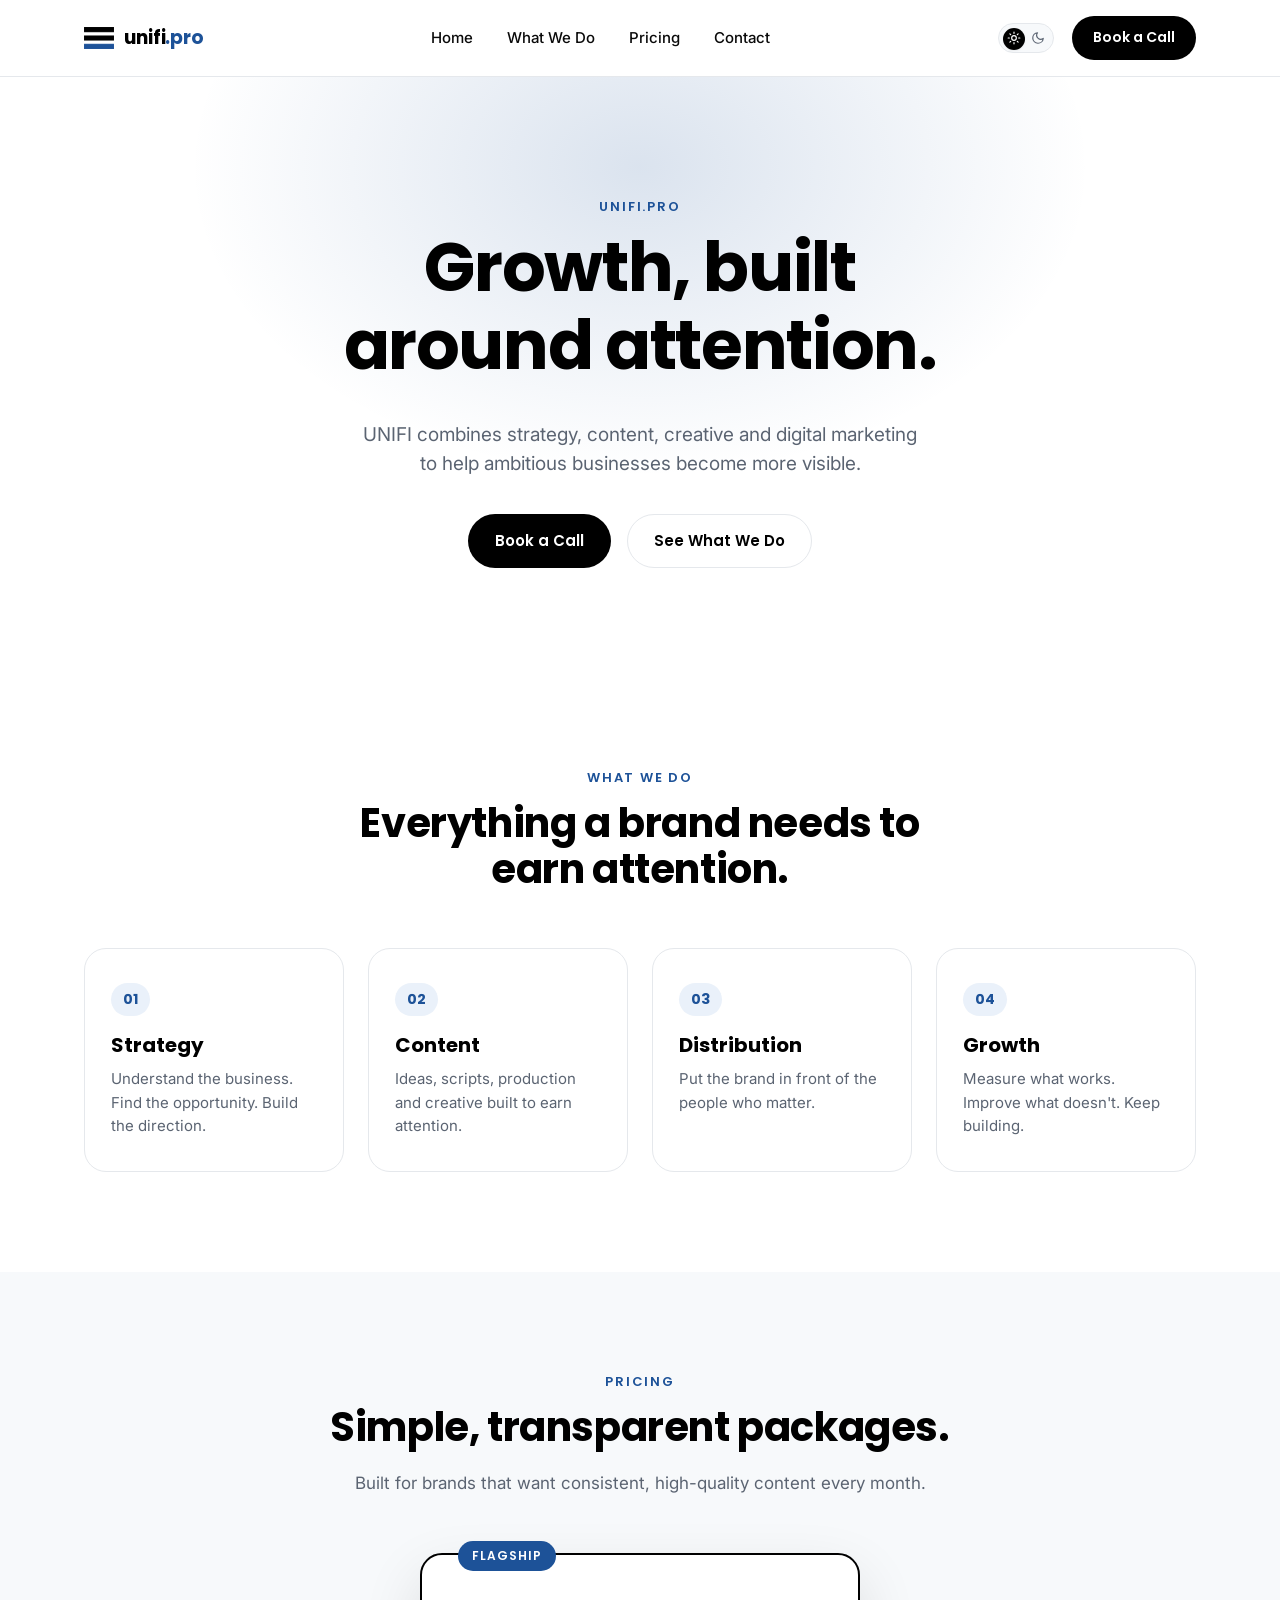
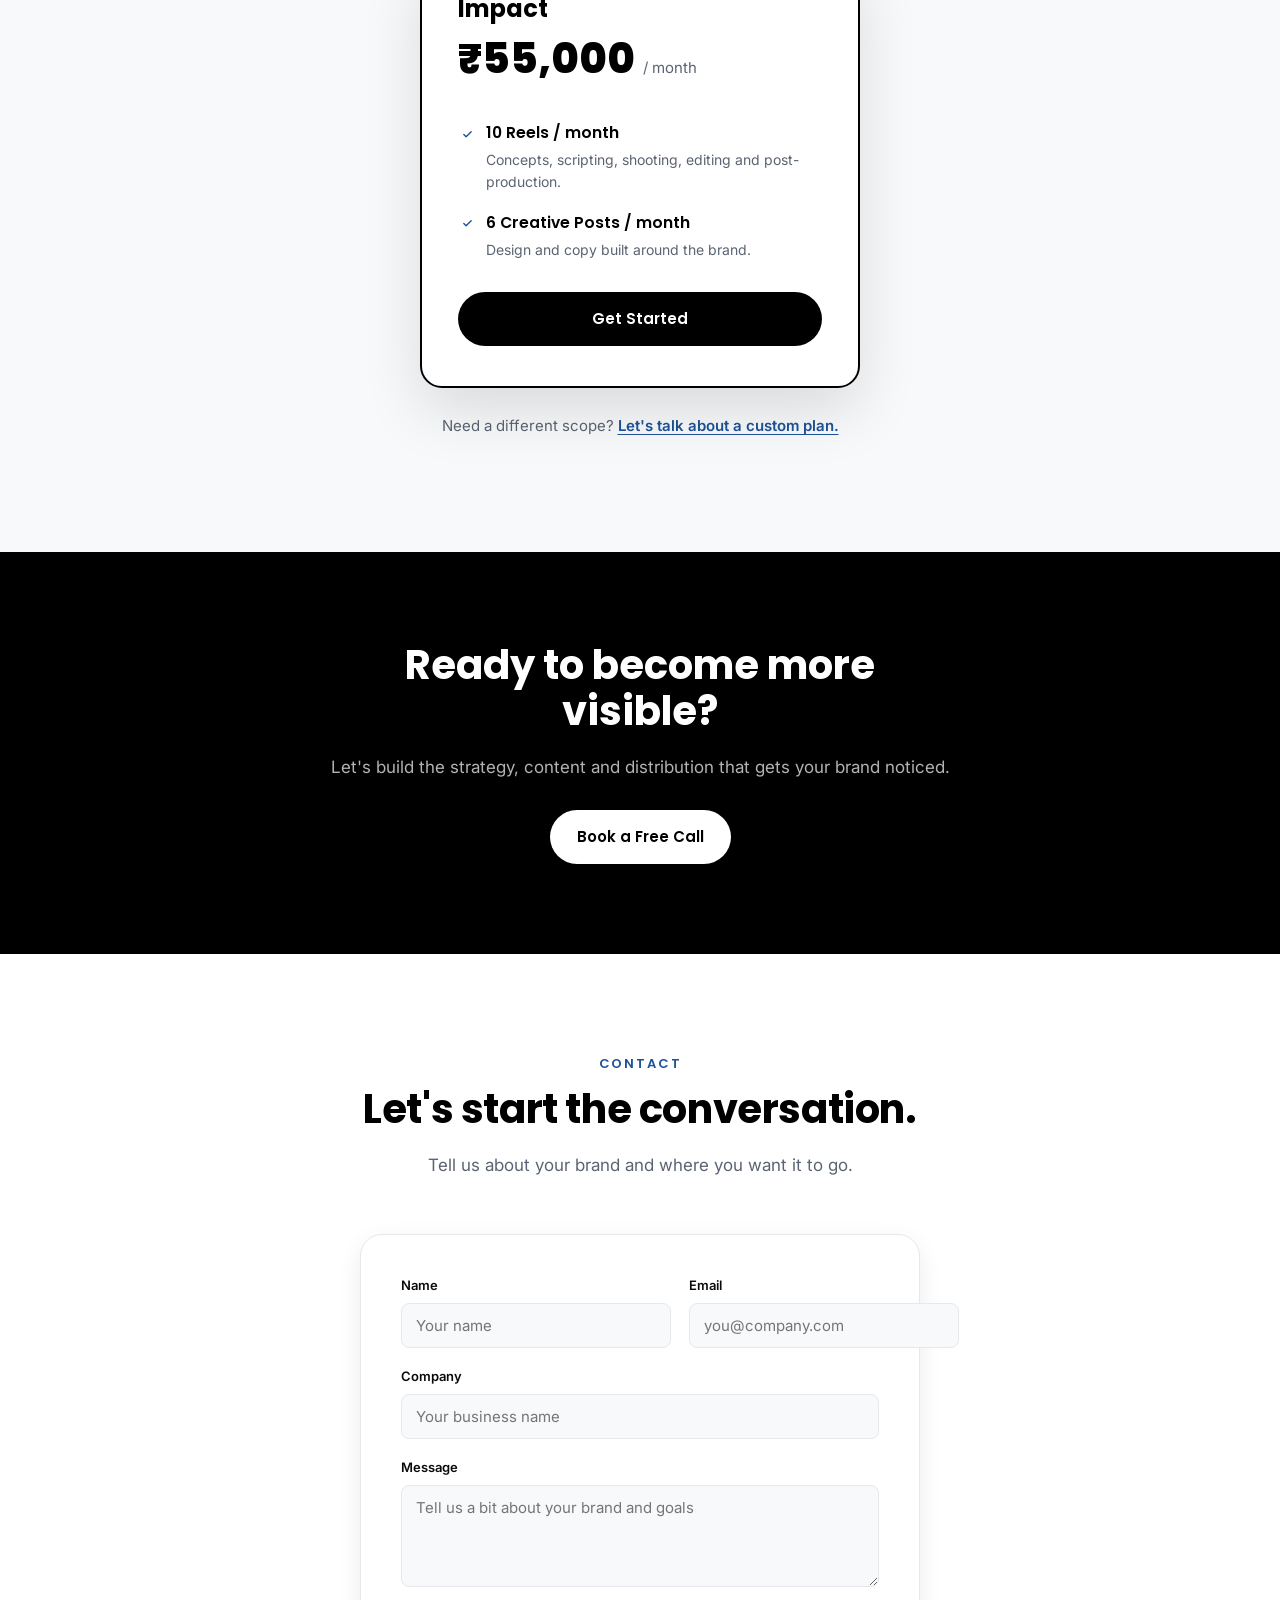
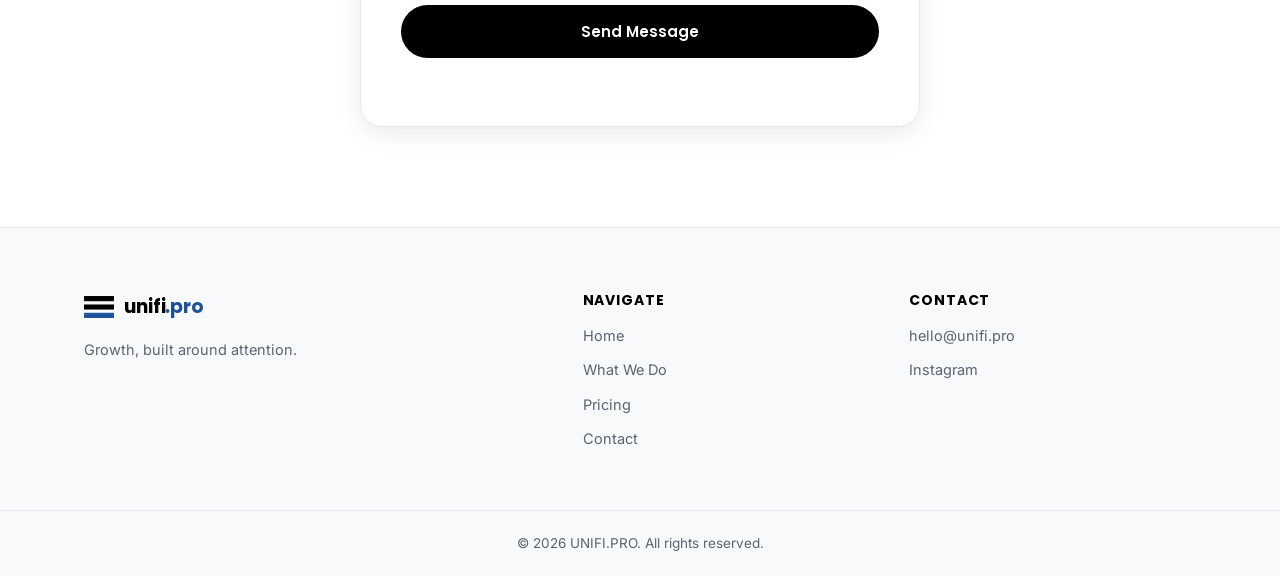
==== index.html @ 965ed444 "first commit" ====
<!DOCTYPE html>
<html lang="en">
<head>
<meta charset="UTF-8">
<meta name="viewport" content="width=device-width, initial-scale=1.0">
<title>UNIFI — Growth, built around attention.</title>
<meta name="description" content="UNIFI combines strategy, content, creative and digital marketing to help ambitious businesses become more visible.">
<link rel="icon" type="image/svg+xml" href="assets/favicon.svg">
<link rel="preconnect" href="https://fonts.googleapis.com">
<link rel="preconnect" href="https://fonts.gstatic.com" crossorigin>
<link href="https://fonts.googleapis.com/css2?family=Inter:wght@400;500;600;700&family=Poppins:wght@500;600;700;800&display=swap" rel="stylesheet">
<link rel="stylesheet" href="styles.css">
</head>
<body>

<header class="site-header" id="top">
  <div class="container header-inner">
    <a href="#top" class="logo" aria-label="UNIFI home">
      <img src="assets/logo-header.png" alt="" class="logo-mark" width="30" height="22">
      <span class="logo-text">unifi<span class="dot">.pro</span></span>
    </a>

    <nav class="main-nav" id="mainNav">
      <a href="#top">Home</a>
      <a href="#what-we-do">What We Do</a>
      <a href="#pricing">Pricing</a>
      <a href="#contact">Contact</a>
    </nav>

    <div class="header-actions">
      <a href="dark.html" class="theme-switch" aria-label="Switch to dark theme">
        <span class="theme-switch-icon sun" aria-hidden="true">
          <svg viewBox="0 0 24 24" fill="none" stroke="currentColor" stroke-width="2" stroke-linecap="round" stroke-linejoin="round"><circle cx="12" cy="12" r="4"/><path d="M12 2v2M12 20v2M4.93 4.93l1.41 1.41M17.66 17.66l1.41 1.41M2 12h2M20 12h2M6.34 17.66l-1.41 1.41M19.07 4.93l-1.41 1.41"/></svg>
        </span>
        <span class="theme-switch-icon moon" aria-hidden="true">
          <svg viewBox="0 0 24 24" fill="none" stroke="currentColor" stroke-width="2" stroke-linecap="round" stroke-linejoin="round"><path d="M21 12.79A9 9 0 1 1 11.21 3 7 7 0 0 0 21 12.79z"/></svg>
        </span>
        <span class="theme-switch-thumb"></span>
      </a>
      <a href="#contact" class="btn btn-primary btn-sm">Book a Call</a>
      <button class="nav-toggle" id="navToggle" aria-label="Toggle menu" aria-expanded="false">
        <span></span><span></span><span></span>
      </button>
    </div>
  </div>
</header>

<main>

  <!-- HERO -->
  <section class="hero">
    <div class="hero-glow" aria-hidden="true"></div>
    <div class="container hero-inner">
      <p class="eyebrow reveal">UNIFI.PRO</p>
      <h1 class="hero-title reveal">Growth, built<br>around attention.</h1>
      <p class="hero-subtitle reveal">
        UNIFI combines strategy, content, creative and digital marketing to
        help ambitious businesses become more visible.
      </p>
      <div class="hero-ctas reveal">
        <a href="#contact" class="btn btn-primary">Book a Call</a>
        <a href="#what-we-do" class="btn btn-outline">See What We Do</a>
      </div>
    </div>
  </section>

  <!-- WHAT WE DO -->
  <section class="section" id="what-we-do">
    <div class="container">
      <div class="section-head reveal">
        <p class="eyebrow">What We Do</p>
        <h2>Everything a brand needs to earn attention.</h2>
      </div>

      <div class="grid grid-4">
        <div class="feature-card reveal">
          <span class="feature-number">01</span>
          <h3>Strategy</h3>
          <p>Understand the business. Find the opportunity. Build the direction.</p>
        </div>
        <div class="feature-card reveal">
          <span class="feature-number">02</span>
          <h3>Content</h3>
          <p>Ideas, scripts, production and creative built to earn attention.</p>
        </div>
        <div class="feature-card reveal">
          <span class="feature-number">03</span>
          <h3>Distribution</h3>
          <p>Put the brand in front of the people who matter.</p>
        </div>
        <div class="feature-card reveal">
          <span class="feature-number">04</span>
          <h3>Growth</h3>
          <p>Measure what works. Improve what doesn't. Keep building.</p>
        </div>
      </div>
    </div>
  </section>

  <!-- PRICING -->
  <section class="section section-alt" id="pricing">
    <div class="container">
      <div class="section-head reveal">
        <p class="eyebrow">Pricing</p>
        <h2>Simple, transparent packages.</h2>
        <p class="section-sub">Built for brands that want consistent, high-quality content every month.</p>
      </div>

      <div class="pricing-wrap reveal">
        <div class="price-card price-card-featured">
          <div class="price-card-tag">Flagship</div>
          <h3 class="price-card-name">Impact</h3>
          <div class="price-card-amount">
            <span class="amount">₹55,000</span>
            <span class="period">/ month</span>
          </div>

          <ul class="price-card-features">
            <li>
              <span class="feature-title">10 Reels / month</span>
              <span class="feature-desc">Concepts, scripting, shooting, editing and post-production.</span>
            </li>
            <li>
              <span class="feature-title">6 Creative Posts / month</span>
              <span class="feature-desc">Design and copy built around the brand.</span>
            </li>
          </ul>

          <a href="#contact" class="btn btn-primary btn-block">Get Started</a>
        </div>

        <p class="pricing-note">Need a different scope? <a href="#contact">Let's talk about a custom plan.</a></p>
      </div>
    </div>
  </section>

  <!-- CTA BANNER -->
  <section class="cta-banner">
    <div class="container cta-banner-inner reveal">
      <h2>Ready to become more visible?</h2>
      <p>Let's build the strategy, content and distribution that gets your brand noticed.</p>
      <a href="#contact" class="btn btn-white">Book a Free Call</a>
    </div>
  </section>

  <!-- CONTACT -->
  <section class="section" id="contact">
    <div class="container">
      <div class="section-head reveal">
        <p class="eyebrow">Contact</p>
        <h2>Let's start the conversation.</h2>
        <p class="section-sub">Tell us about your brand and where you want it to go.</p>
      </div>

      <form class="contact-form reveal" id="contactForm">
        <input type="hidden" name="access_key" value="074920c8-97cd-4c91-b0b2-592195909dbf">
        <input type="hidden" name="subject" value="New inquiry from unifi.pro contact form">
        <input type="checkbox" name="botcheck" style="display:none" tabindex="-1" autocomplete="off">
        <div class="form-row">
          <div class="form-field">
            <label for="name">Name</label>
            <input type="text" id="name" name="name" placeholder="Your name" required>
          </div>
          <div class="form-field">
            <label for="email">Email</label>
            <input type="email" id="email" name="email" placeholder="you@company.com" required>
          </div>
        </div>
        <div class="form-field">
          <label for="company">Company</label>
          <input type="text" id="company" name="company" placeholder="Your business name">
        </div>
        <div class="form-field">
          <label for="message">Message</label>
          <textarea id="message" name="message" rows="4" placeholder="Tell us a bit about your brand and goals"></textarea>
        </div>
        <button type="submit" class="btn btn-primary btn-block">Send Message</button>
        <p class="form-note" id="formNote"></p>
      </form>
    </div>
  </section>

</main>

<footer class="site-footer">
  <div class="container footer-inner">
    <div class="footer-brand">
      <a href="#top" class="logo">
        <img src="assets/logo-header.png" alt="" class="logo-mark" width="30" height="22">
        <span class="logo-text">unifi<span class="dot">.pro</span></span>
      </a>
      <p>Growth, built around attention.</p>
    </div>

    <div class="footer-col">
      <h4>Navigate</h4>
      <a href="#top">Home</a>
      <a href="#what-we-do">What We Do</a>
      <a href="#pricing">Pricing</a>
      <a href="#contact">Contact</a>
    </div>

    <div class="footer-col">
      <h4>Contact</h4>
      <a href="mailto:hello@unifi.pro">hello@unifi.pro</a>
      <a href="https://instagram.com/unifi.pro" target="_blank" rel="noopener">Instagram</a>
    </div>
  </div>

  <div class="footer-bottom">
    <div class="container footer-bottom-inner">
      <p>&copy; <span id="year"></span> UNIFI.PRO. All rights reserved.</p>
    </div>
  </div>
</footer>

<script src="script.js"></script>
</body>
</html>
---- styles.css ----
/* ==========================================================================
   UNIFI.PRO — base
   ========================================================================== */

:root {
  --color-black: #000000;
  --color-ink: #0a0a0a;
  --color-blue: #1d5298;
  --color-blue-dark: #123a70;
  --color-blue-light: #eaf1fa;
  --color-blue-tint: #f3f7fc;
  --color-bg: #ffffff;
  --color-bg-alt: #f7f9fb;
  --color-muted: #5b6472;
  --color-border: #e5e8ec;
  --color-white: #ffffff;

  --font-display: "Poppins", ui-sans-serif, system-ui, sans-serif;
  --font-body: "Inter", ui-sans-serif, system-ui, sans-serif;

  --container-w: 1160px;
  --radius-sm: 8px;
  --radius-md: 14px;
  --radius-lg: 22px;
  --shadow-sm: 0 1px 2px rgba(10, 10, 10, 0.06);
  --shadow-md: 0 8px 24px rgba(10, 10, 10, 0.08);
  --shadow-lg: 0 24px 60px rgba(10, 10, 10, 0.12);
}

* { box-sizing: border-box; }
html { scroll-behavior: smooth; }

body {
  margin: 0;
  font-family: var(--font-body);
  color: var(--color-ink);
  background: var(--color-bg);
  line-height: 1.55;
  -webkit-font-smoothing: antialiased;
}

h1, h2, h3, h4 {
  font-family: var(--font-display);
  color: var(--color-black);
  line-height: 1.15;
  margin: 0 0 0.5em;
  font-weight: 700;
}

p { margin: 0 0 1em; color: var(--color-muted); }

a { color: inherit; text-decoration: none; }

img { max-width: 100%; display: block; }

.container {
  width: 100%;
  max-width: var(--container-w);
  margin: 0 auto;
  padding: 0 24px;
}

.eyebrow {
  font-family: var(--font-display);
  font-size: 13px;
  font-weight: 600;
  letter-spacing: 0.14em;
  text-transform: uppercase;
  color: var(--color-blue);
  margin: 0 0 12px;
}

/* ==========================================================================
   Buttons
   ========================================================================== */

.btn {
  display: inline-flex;
  align-items: center;
  justify-content: center;
  gap: 8px;
  padding: 14px 26px;
  border-radius: 999px;
  font-family: var(--font-display);
  font-weight: 600;
  font-size: 15px;
  border: 1.5px solid transparent;
  cursor: pointer;
  transition: transform 0.15s ease, box-shadow 0.15s ease, background 0.15s ease, color 0.15s ease, border-color 0.15s ease;
  white-space: nowrap;
}
.btn:hover { transform: translateY(-2px); }

.btn-primary {
  background: var(--color-black);
  color: var(--color-white);
}
.btn-primary:hover {
  background: var(--color-blue);
  box-shadow: var(--shadow-md);
}

.btn-outline {
  background: transparent;
  color: var(--color-black);
  border-color: var(--color-border);
}
.btn-outline:hover {
  border-color: var(--color-blue);
  color: var(--color-blue);
}

.btn-white {
  background: var(--color-white);
  color: var(--color-black);
}
.btn-white:hover {
  box-shadow: var(--shadow-md);
}

.btn-sm { padding: 10px 20px; font-size: 14px; }
.btn-block { width: 100%; }

.theme-switch {
  position: relative;
  display: inline-block;
  width: 56px;
  height: 30px;
  flex-shrink: 0;
  border-radius: 999px;
  border: 1.5px solid var(--color-border);
  background: var(--color-bg-alt);
  transition: border-color 0.15s ease;
}
.theme-switch:hover { border-color: var(--color-blue); }

.theme-switch-icon {
  position: absolute;
  top: 50%;
  z-index: 1;
  width: 14px;
  height: 14px;
  transform: translateY(-50%);
}
.theme-switch-icon svg { width: 100%; height: 100%; display: block; }
.theme-switch-icon.sun { left: 8px; color: var(--color-white); }
.theme-switch-icon.moon { right: 8px; color: var(--color-muted); }

.theme-switch-thumb {
  position: absolute;
  top: 4px;
  left: 4px;
  width: 22px;
  height: 22px;
  border-radius: 50%;
  background: var(--color-black);
  box-shadow: var(--shadow-sm);
  transition: left 0.2s ease;
}

/* ==========================================================================
   Header
   ========================================================================== */

.site-header {
  position: sticky;
  top: 0;
  z-index: 100;
  background: rgba(255, 255, 255, 0.85);
  backdrop-filter: blur(10px);
  border-bottom: 1px solid var(--color-border);
}

.header-inner {
  display: flex;
  align-items: center;
  justify-content: space-between;
  height: 76px;
}

.logo {
  display: inline-flex;
  align-items: center;
  gap: 10px;
}

.logo-mark {
  display: block;
  flex-shrink: 0;
  height: 22px;
  width: auto;
}

.logo-text {
  font-family: var(--font-display);
  font-weight: 700;
  font-size: 19px;
  color: var(--color-black);
  letter-spacing: -0.01em;
}
.logo-text .dot { color: var(--color-blue); }

.main-nav {
  display: flex;
  align-items: center;
  gap: 34px;
}
.main-nav a {
  font-size: 15px;
  font-weight: 500;
  color: var(--color-ink);
  position: relative;
  padding: 4px 0;
}
.main-nav a:hover { color: var(--color-blue); }

.header-actions {
  display: flex;
  align-items: center;
  gap: 18px;
}

.nav-toggle {
  display: none;
  flex-direction: column;
  justify-content: center;
  gap: 5px;
  width: 34px;
  height: 34px;
  background: none;
  border: none;
  cursor: pointer;
  padding: 0;
}
.nav-toggle span {
  height: 2px;
  background: var(--color-black);
  border-radius: 2px;
  transition: transform 0.2s ease, opacity 0.2s ease;
}
.nav-toggle[aria-expanded="true"] span:nth-child(1) { transform: translateY(7px) rotate(45deg); }
.nav-toggle[aria-expanded="true"] span:nth-child(2) { opacity: 0; }
.nav-toggle[aria-expanded="true"] span:nth-child(3) { transform: translateY(-7px) rotate(-45deg); }

/* ==========================================================================
   Hero
   ========================================================================== */

.hero {
  position: relative;
  overflow: hidden;
  padding: 120px 0 100px;
  text-align: center;
}

.hero-glow {
  position: absolute;
  top: -220px;
  left: 50%;
  transform: translateX(-50%);
  width: 900px;
  height: 620px;
  background: radial-gradient(closest-side, rgba(29, 82, 152, 0.16), rgba(29, 82, 152, 0));
  pointer-events: none;
}

.hero-inner {
  position: relative;
  max-width: 780px;
}

.hero-title {
  font-size: clamp(38px, 6vw, 68px);
  letter-spacing: -0.02em;
}

.hero-subtitle {
  font-size: clamp(16px, 2vw, 19px);
  color: var(--color-muted);
  max-width: 560px;
  margin: 22px auto 36px;
}

.hero-ctas {
  display: flex;
  align-items: center;
  justify-content: center;
  gap: 16px;
  flex-wrap: wrap;
}

/* ==========================================================================
   Sections
   ========================================================================== */

.section { padding: 100px 0; }
.section-alt { background: var(--color-bg-alt); }

.section-head {
  max-width: 620px;
  margin: 0 auto 56px;
  text-align: center;
}
.section-head h2 {
  font-size: clamp(28px, 4vw, 40px);
  letter-spacing: -0.01em;
}
.section-sub {
  font-size: 17px;
  margin-top: 10px;
}

.grid { display: grid; gap: 24px; }
.grid-4 { grid-template-columns: repeat(4, 1fr); }

/* ==========================================================================
   Feature cards (What We Do)
   ========================================================================== */

.feature-card {
  background: var(--color-white);
  border: 1px solid var(--color-border);
  border-radius: var(--radius-lg);
  padding: 34px 26px;
  transition: transform 0.2s ease, box-shadow 0.2s ease, border-color 0.2s ease;
}
.feature-card:hover {
  transform: translateY(-4px);
  box-shadow: var(--shadow-md);
  border-color: rgba(29, 82, 152, 0.25);
}

.feature-number {
  display: inline-block;
  font-family: var(--font-display);
  font-weight: 700;
  font-size: 14px;
  color: var(--color-blue);
  background: var(--color-blue-light);
  padding: 6px 12px;
  border-radius: 999px;
  margin-bottom: 18px;
}

.feature-card h3 {
  font-size: 20px;
  margin-bottom: 10px;
}
.feature-card p {
  font-size: 15px;
  margin-bottom: 0;
}

/* ==========================================================================
   Pricing
   ========================================================================== */

.pricing-wrap {
  display: flex;
  flex-direction: column;
  align-items: center;
}

.price-card {
  width: 100%;
  max-width: 440px;
  background: var(--color-white);
  border: 2px solid var(--color-black);
  border-radius: var(--radius-lg);
  padding: 40px 36px;
  position: relative;
  box-shadow: var(--shadow-lg);
}

.price-card-tag {
  position: absolute;
  top: -14px;
  left: 36px;
  background: var(--color-blue);
  color: var(--color-white);
  font-family: var(--font-display);
  font-weight: 600;
  font-size: 12px;
  letter-spacing: 0.08em;
  text-transform: uppercase;
  padding: 6px 14px;
  border-radius: 999px;
}

.price-card-name {
  font-size: 24px;
  margin-bottom: 4px;
}

.price-card-amount {
  display: flex;
  align-items: baseline;
  gap: 8px;
  margin-bottom: 30px;
}
.price-card-amount .amount {
  font-family: var(--font-display);
  font-size: 42px;
  font-weight: 800;
  color: var(--color-black);
}
.price-card-amount .period {
  font-size: 15px;
  color: var(--color-muted);
}

.price-card-features {
  list-style: none;
  margin: 0 0 32px;
  padding: 0;
  display: flex;
  flex-direction: column;
  gap: 18px;
}
.price-card-features li {
  display: flex;
  flex-direction: column;
  gap: 4px;
  padding-left: 28px;
  position: relative;
}
.price-card-features li::before {
  content: "";
  position: absolute;
  left: 0;
  top: 4px;
  width: 18px;
  height: 18px;
  border-radius: 50%;
  background: var(--color-blue);
  -webkit-mask: url("data:image/svg+xml,%3Csvg xmlns='http://www.w3.org/2000/svg' viewBox='0 0 24 24' fill='none' stroke='white' stroke-width='3' stroke-linecap='round' stroke-linejoin='round'%3E%3Cpolyline points='20 6 9 17 4 12'/%3E%3C/svg%3E") center / 11px no-repeat;
  mask: url("data:image/svg+xml,%3Csvg xmlns='http://www.w3.org/2000/svg' viewBox='0 0 24 24' fill='none' stroke='white' stroke-width='3' stroke-linecap='round' stroke-linejoin='round'%3E%3Cpolyline points='20 6 9 17 4 12'/%3E%3C/svg%3E") center / 11px no-repeat;
}
.feature-title {
  font-family: var(--font-display);
  font-weight: 600;
  font-size: 15.5px;
  color: var(--color-black);
}
.feature-desc {
  font-size: 14px;
  color: var(--color-muted);
}

.pricing-note {
  margin-top: 26px;
  font-size: 15px;
}
.pricing-note a {
  color: var(--color-blue);
  font-weight: 600;
  text-decoration: underline;
  text-underline-offset: 3px;
}

/* ==========================================================================
   CTA banner
   ========================================================================== */

.cta-banner {
  background: var(--color-black);
  color: var(--color-white);
}
.cta-banner-inner {
  padding: 90px 24px;
  text-align: center;
  max-width: 680px;
  margin: 0 auto;
}
.cta-banner-inner h2 {
  color: var(--color-white);
  font-size: clamp(28px, 4vw, 40px);
}
.cta-banner-inner p {
  color: rgba(255, 255, 255, 0.7);
  font-size: 17px;
  margin-bottom: 30px;
}

/* ==========================================================================
   Contact form
   ========================================================================== */

.contact-form {
  max-width: 560px;
  margin: 0 auto;
  background: var(--color-white);
  border: 1px solid var(--color-border);
  border-radius: var(--radius-lg);
  padding: 40px;
  box-shadow: var(--shadow-md);
}

.form-row {
  display: grid;
  grid-template-columns: 1fr 1fr;
  gap: 18px;
}

.form-field {
  margin-bottom: 18px;
  display: flex;
  flex-direction: column;
  gap: 8px;
}
.form-field label {
  font-size: 13px;
  font-weight: 600;
  color: var(--color-ink);
}
.form-field input,
.form-field textarea {
  font-family: var(--font-body);
  font-size: 15px;
  padding: 12px 14px;
  border: 1.5px solid var(--color-border);
  border-radius: var(--radius-sm);
  background: var(--color-bg-alt);
  color: var(--color-ink);
  resize: vertical;
  transition: border-color 0.15s ease, background 0.15s ease;
}
.form-field input:focus,
.form-field textarea:focus {
  outline: none;
  border-color: var(--color-blue);
  background: var(--color-white);
}

.form-note {
  margin: 14px 0 0;
  text-align: center;
  font-size: 14px;
  color: var(--color-blue);
  min-height: 1em;
}

/* ==========================================================================
   Footer
   ========================================================================== */

.site-footer {
  background: var(--color-bg-alt);
  border-top: 1px solid var(--color-border);
  padding-top: 64px;
}

.footer-inner {
  display: grid;
  grid-template-columns: 1.6fr 1fr 1fr;
  gap: 40px;
  padding-bottom: 48px;
}

.footer-brand p {
  margin-top: 14px;
  font-size: 14.5px;
  max-width: 260px;
}

.footer-col h4 {
  font-size: 14px;
  text-transform: uppercase;
  letter-spacing: 0.06em;
  margin-bottom: 16px;
}
.footer-col a {
  display: block;
  font-size: 14.5px;
  color: var(--color-muted);
  margin-bottom: 12px;
  transition: color 0.15s ease;
}
.footer-col a:hover { color: var(--color-blue); }

.footer-bottom {
  border-top: 1px solid var(--color-border);
}
.footer-bottom-inner {
  padding: 22px 24px;
  text-align: center;
}
.footer-bottom-inner p {
  margin: 0;
  font-size: 13.5px;
  color: var(--color-muted);
}

/* ==========================================================================
   Scroll reveal
   ========================================================================== */

.reveal {
  opacity: 0;
  transform: translateY(18px);
  transition: opacity 0.6s ease, transform 0.6s ease;
}
.reveal.is-visible {
  opacity: 1;
  transform: translateY(0);
}

/* ==========================================================================
   Responsive
   ========================================================================== */

@media (max-width: 900px) {
  .grid-4 { grid-template-columns: repeat(2, 1fr); }
  .footer-inner { grid-template-columns: 1fr 1fr; }
  .footer-brand { grid-column: 1 / -1; }
}

@media (max-width: 760px) {
  .main-nav {
    position: absolute;
    top: 76px;
    left: 0;
    right: 0;
    background: var(--color-white);
    border-bottom: 1px solid var(--color-border);
    flex-direction: column;
    align-items: flex-start;
    gap: 0;
    padding: 8px 24px 20px;
    display: none;
  }
  .main-nav.is-open { display: flex; }
  .main-nav a { width: 100%; padding: 12px 0; border-bottom: 1px solid var(--color-border); }
  .main-nav a:last-child { border-bottom: none; }

  .nav-toggle { display: flex; }
  .header-actions .btn-sm { display: none; }

  .hero { padding: 90px 0 70px; }
  .section { padding: 70px 0; }

  .grid-4 { grid-template-columns: 1fr; }

  .form-row { grid-template-columns: 1fr; }
  .contact-form { padding: 28px; }

  .footer-inner { grid-template-columns: 1fr; }
}
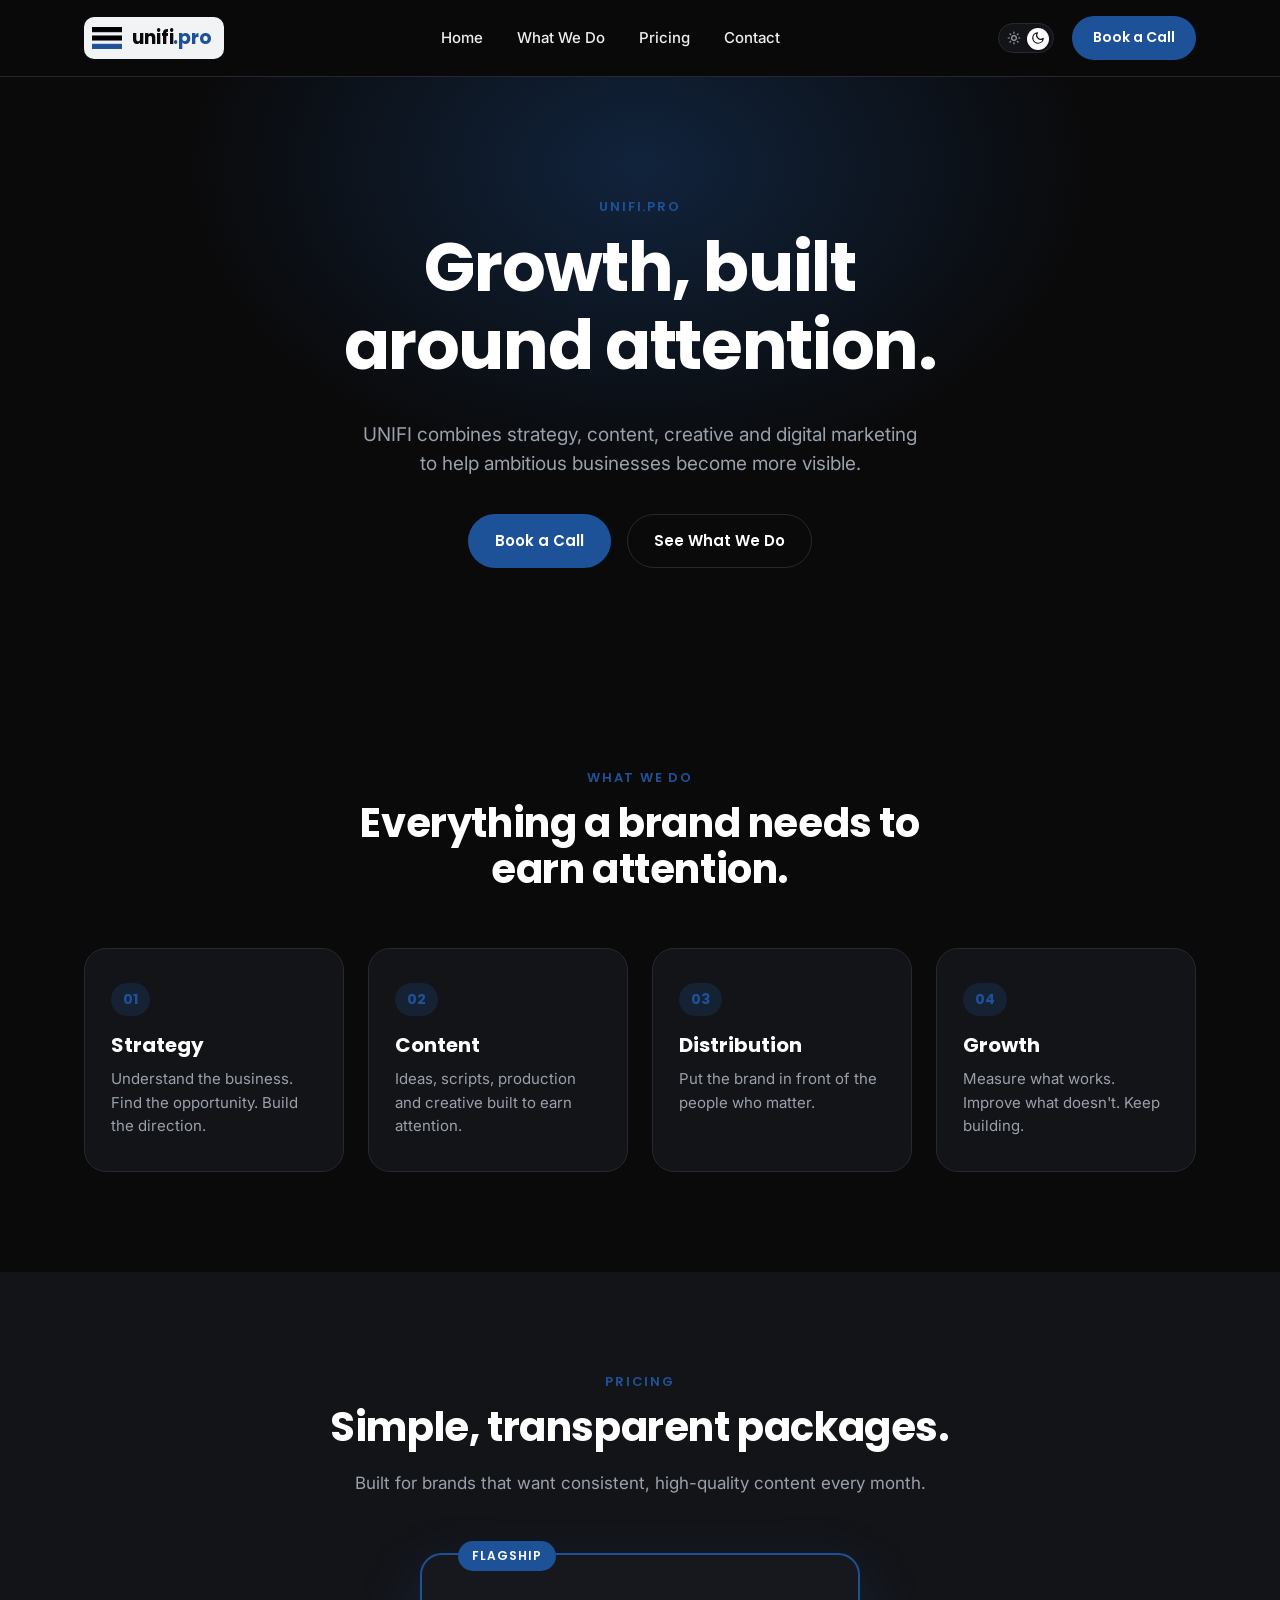
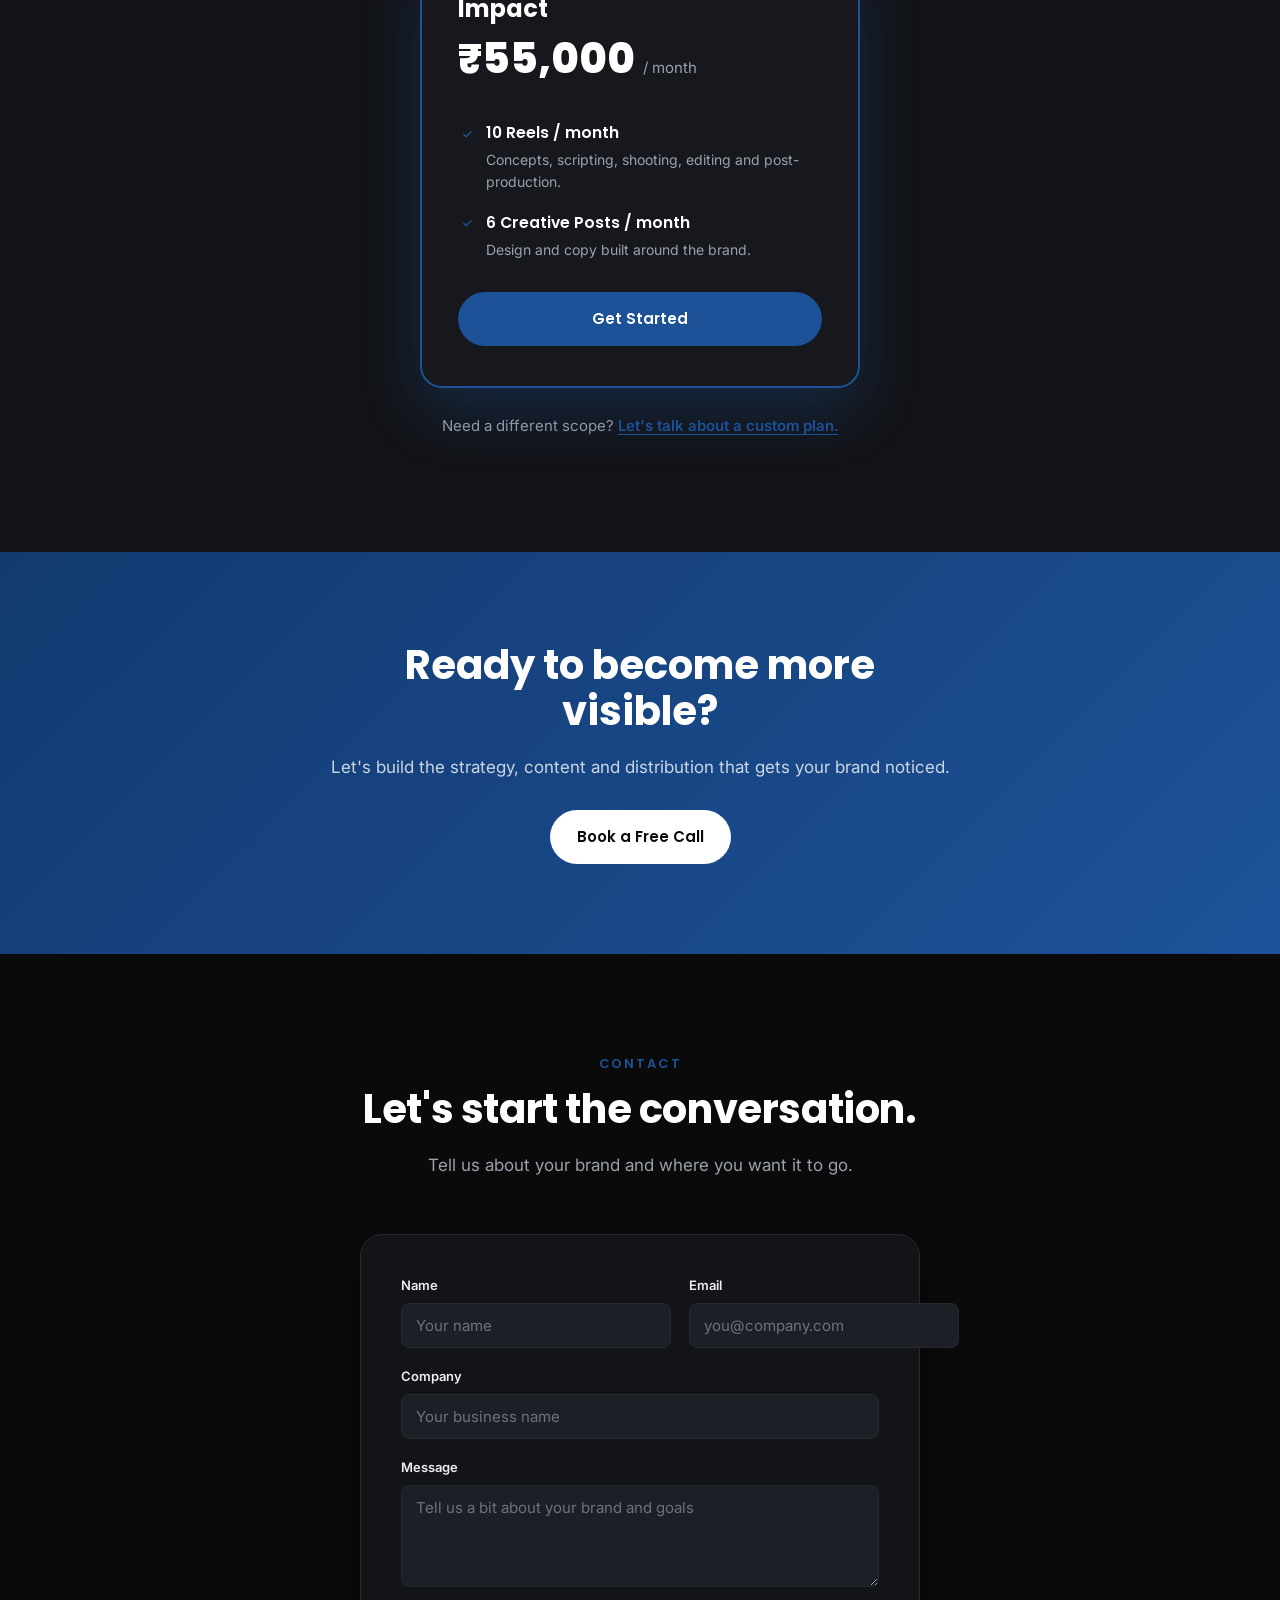
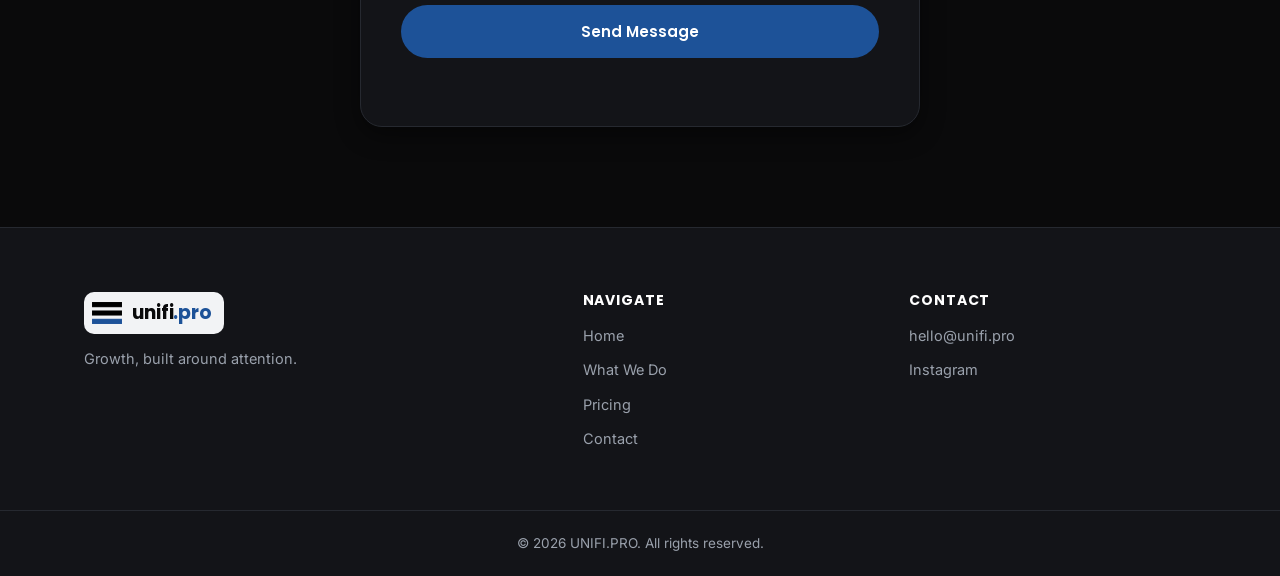
==== commit 3b099967: "theme" ====
--- a/index.html
+++ b/index.html
@@ -9,7 +9,7 @@
 <link rel="preconnect" href="https://fonts.googleapis.com">
 <link rel="preconnect" href="https://fonts.gstatic.com" crossorigin>
 <link href="https://fonts.googleapis.com/css2?family=Inter:wght@400;500;600;700&family=Poppins:wght@500;600;700;800&display=swap" rel="stylesheet">
-<link rel="stylesheet" href="styles.css">
+<link rel="stylesheet" href="styles-dark.css">
 </head>
 <body>
 
@@ -28,7 +28,7 @@
     </nav>
 
     <div class="header-actions">
-      <a href="dark.html" class="theme-switch" aria-label="Switch to dark theme">
+      <a href="light.html" class="theme-switch" aria-label="Switch to light theme">
         <span class="theme-switch-icon sun" aria-hidden="true">
           <svg viewBox="0 0 24 24" fill="none" stroke="currentColor" stroke-width="2" stroke-linecap="round" stroke-linejoin="round"><circle cx="12" cy="12" r="4"/><path d="M12 2v2M12 20v2M4.93 4.93l1.41 1.41M17.66 17.66l1.41 1.41M2 12h2M20 12h2M6.34 17.66l-1.41 1.41M19.07 4.93l-1.41 1.41"/></svg>
         </span>
--- a/styles-dark.css
+++ b/styles-dark.css
@@ -0,0 +1,657 @@
+/* ==========================================================================
+   UNIFI.PRO — dark theme
+   ========================================================================== */
+
+:root {
+  --color-black: #ffffff;      /* strong ink: headings, logo, borders — inverted for dark bg */
+  --color-ink: #eceef0;        /* base text (nav links, body default) */
+  --color-blue: #1d5298;       /* same brand blue as the logo */
+  --color-blue-dark: #123a70;
+  --color-blue-light: rgba(29, 82, 152, 0.22);
+  --color-blue-tint: rgba(29, 82, 152, 0.12);
+  --color-bg: #0a0a0b;
+  --color-bg-alt: #131418;
+  --color-muted: #9aa1ac;
+  --color-border: #262930;
+  --color-white: #ffffff;
+  --color-ink-on-light: #0a0a0b; /* dark text used on light/blue-filled buttons */
+
+  --font-display: "Poppins", ui-sans-serif, system-ui, sans-serif;
+  --font-body: "Inter", ui-sans-serif, system-ui, sans-serif;
+
+  --container-w: 1160px;
+  --radius-sm: 8px;
+  --radius-md: 14px;
+  --radius-lg: 22px;
+  --shadow-sm: 0 1px 2px rgba(0, 0, 0, 0.4);
+  --shadow-md: 0 8px 24px rgba(0, 0, 0, 0.45);
+  --shadow-lg: 0 24px 60px rgba(29, 82, 152, 0.32);
+}
+
+* { box-sizing: border-box; }
+html { scroll-behavior: smooth; }
+
+body {
+  margin: 0;
+  font-family: var(--font-body);
+  color: var(--color-ink);
+  background: var(--color-bg);
+  line-height: 1.55;
+  -webkit-font-smoothing: antialiased;
+}
+
+h1, h2, h3, h4 {
+  font-family: var(--font-display);
+  color: var(--color-black);
+  line-height: 1.15;
+  margin: 0 0 0.5em;
+  font-weight: 700;
+}
+
+p { margin: 0 0 1em; color: var(--color-muted); }
+
+a { color: inherit; text-decoration: none; }
+
+img { max-width: 100%; display: block; }
+
+.container {
+  width: 100%;
+  max-width: var(--container-w);
+  margin: 0 auto;
+  padding: 0 24px;
+}
+
+.eyebrow {
+  font-family: var(--font-display);
+  font-size: 13px;
+  font-weight: 600;
+  letter-spacing: 0.14em;
+  text-transform: uppercase;
+  color: var(--color-blue);
+  margin: 0 0 12px;
+}
+
+/* ==========================================================================
+   Buttons
+   ========================================================================== */
+
+.btn {
+  display: inline-flex;
+  align-items: center;
+  justify-content: center;
+  gap: 8px;
+  padding: 14px 26px;
+  border-radius: 999px;
+  font-family: var(--font-display);
+  font-weight: 600;
+  font-size: 15px;
+  border: 1.5px solid transparent;
+  cursor: pointer;
+  transition: transform 0.15s ease, box-shadow 0.15s ease, background 0.15s ease, color 0.15s ease, border-color 0.15s ease;
+  white-space: nowrap;
+}
+.btn:hover { transform: translateY(-2px); }
+
+.btn-primary {
+  background: var(--color-blue);
+  color: var(--color-white);
+}
+.btn-primary:hover {
+  background: #2a63b3;
+  box-shadow: var(--shadow-md);
+}
+
+.btn-outline {
+  background: transparent;
+  color: var(--color-black);
+  border-color: var(--color-border);
+}
+.btn-outline:hover {
+  border-color: var(--color-blue);
+  color: var(--color-blue);
+}
+
+.btn-white {
+  background: var(--color-white);
+  color: var(--color-ink-on-light);
+}
+.btn-white:hover {
+  box-shadow: var(--shadow-md);
+}
+
+.btn-sm { padding: 10px 20px; font-size: 14px; }
+.btn-block { width: 100%; }
+
+.theme-switch {
+  position: relative;
+  display: inline-block;
+  width: 56px;
+  height: 30px;
+  flex-shrink: 0;
+  border-radius: 999px;
+  border: 1.5px solid var(--color-border);
+  background: var(--color-bg-alt);
+  transition: border-color 0.15s ease;
+}
+.theme-switch:hover { border-color: var(--color-blue); }
+
+.theme-switch-icon {
+  position: absolute;
+  top: 50%;
+  z-index: 1;
+  width: 14px;
+  height: 14px;
+  transform: translateY(-50%);
+}
+.theme-switch-icon svg { width: 100%; height: 100%; display: block; }
+.theme-switch-icon.sun { left: 8px; color: var(--color-muted); }
+.theme-switch-icon.moon { right: 8px; color: var(--color-ink-on-light); }
+
+.theme-switch-thumb {
+  position: absolute;
+  top: 4px;
+  left: auto;
+  right: 4px;
+  width: 22px;
+  height: 22px;
+  border-radius: 50%;
+  background: var(--color-white);
+  box-shadow: var(--shadow-sm);
+  transition: right 0.2s ease;
+}
+
+/* ==========================================================================
+   Header
+   ========================================================================== */
+
+.site-header {
+  position: sticky;
+  top: 0;
+  z-index: 100;
+  background: rgba(10, 10, 11, 0.85);
+  backdrop-filter: blur(10px);
+  border-bottom: 1px solid var(--color-border);
+}
+
+.header-inner {
+  display: flex;
+  align-items: center;
+  justify-content: space-between;
+  height: 76px;
+}
+
+.logo {
+  display: inline-flex;
+  align-items: center;
+  gap: 10px;
+  background: #f2f3f5;
+  border-radius: 10px;
+  padding: 6px 12px 6px 8px;
+}
+
+.logo-mark {
+  display: block;
+  flex-shrink: 0;
+  height: 22px;
+  width: auto;
+}
+
+.logo-text {
+  font-family: var(--font-display);
+  font-weight: 700;
+  font-size: 19px;
+  color: var(--color-ink-on-light);
+  letter-spacing: -0.01em;
+}
+.logo-text .dot { color: var(--color-blue); }
+
+.main-nav {
+  display: flex;
+  align-items: center;
+  gap: 34px;
+}
+.main-nav a {
+  font-size: 15px;
+  font-weight: 500;
+  color: var(--color-ink);
+  position: relative;
+  padding: 4px 0;
+}
+.main-nav a:hover { color: var(--color-blue); }
+
+.header-actions {
+  display: flex;
+  align-items: center;
+  gap: 18px;
+}
+
+.nav-toggle {
+  display: none;
+  flex-direction: column;
+  justify-content: center;
+  gap: 5px;
+  width: 34px;
+  height: 34px;
+  background: none;
+  border: none;
+  cursor: pointer;
+  padding: 0;
+}
+.nav-toggle span {
+  height: 2px;
+  background: var(--color-black);
+  border-radius: 2px;
+  transition: transform 0.2s ease, opacity 0.2s ease;
+}
+.nav-toggle[aria-expanded="true"] span:nth-child(1) { transform: translateY(7px) rotate(45deg); }
+.nav-toggle[aria-expanded="true"] span:nth-child(2) { opacity: 0; }
+.nav-toggle[aria-expanded="true"] span:nth-child(3) { transform: translateY(-7px) rotate(-45deg); }
+
+/* ==========================================================================
+   Hero
+   ========================================================================== */
+
+.hero {
+  position: relative;
+  overflow: hidden;
+  padding: 120px 0 100px;
+  text-align: center;
+}
+
+.hero-glow {
+  position: absolute;
+  top: -220px;
+  left: 50%;
+  transform: translateX(-50%);
+  width: 900px;
+  height: 620px;
+  background: radial-gradient(closest-side, rgba(29, 82, 152, 0.35), rgba(29, 82, 152, 0));
+  pointer-events: none;
+}
+
+.hero-inner {
+  position: relative;
+  max-width: 780px;
+}
+
+.hero-title {
+  font-size: clamp(38px, 6vw, 68px);
+  letter-spacing: -0.02em;
+}
+
+.hero-subtitle {
+  font-size: clamp(16px, 2vw, 19px);
+  color: var(--color-muted);
+  max-width: 560px;
+  margin: 22px auto 36px;
+}
+
+.hero-ctas {
+  display: flex;
+  align-items: center;
+  justify-content: center;
+  gap: 16px;
+  flex-wrap: wrap;
+}
+
+/* ==========================================================================
+   Sections
+   ========================================================================== */
+
+.section { padding: 100px 0; }
+.section-alt { background: var(--color-bg-alt); }
+
+.section-head {
+  max-width: 620px;
+  margin: 0 auto 56px;
+  text-align: center;
+}
+.section-head h2 {
+  font-size: clamp(28px, 4vw, 40px);
+  letter-spacing: -0.01em;
+}
+.section-sub {
+  font-size: 17px;
+  margin-top: 10px;
+}
+
+.grid { display: grid; gap: 24px; }
+.grid-4 { grid-template-columns: repeat(4, 1fr); }
+
+/* ==========================================================================
+   Feature cards (What We Do)
+   ========================================================================== */
+
+.feature-card {
+  background: var(--color-bg-alt);
+  border: 1px solid var(--color-border);
+  border-radius: var(--radius-lg);
+  padding: 34px 26px;
+  transition: transform 0.2s ease, box-shadow 0.2s ease, border-color 0.2s ease;
+}
+.feature-card:hover {
+  transform: translateY(-4px);
+  box-shadow: var(--shadow-md);
+  border-color: rgba(29, 82, 152, 0.45);
+}
+
+.feature-number {
+  display: inline-block;
+  font-family: var(--font-display);
+  font-weight: 700;
+  font-size: 14px;
+  color: var(--color-blue);
+  background: var(--color-blue-light);
+  padding: 6px 12px;
+  border-radius: 999px;
+  margin-bottom: 18px;
+}
+
+.feature-card h3 {
+  font-size: 20px;
+  margin-bottom: 10px;
+}
+.feature-card p {
+  font-size: 15px;
+  margin-bottom: 0;
+}
+
+/* ==========================================================================
+   Pricing
+   ========================================================================== */
+
+.pricing-wrap {
+  display: flex;
+  flex-direction: column;
+  align-items: center;
+}
+
+.price-card {
+  width: 100%;
+  max-width: 440px;
+  background: #16181d;
+  border: 2px solid var(--color-blue);
+  border-radius: var(--radius-lg);
+  padding: 40px 36px;
+  position: relative;
+  box-shadow: var(--shadow-lg);
+}
+
+.price-card-tag {
+  position: absolute;
+  top: -14px;
+  left: 36px;
+  background: var(--color-blue);
+  color: var(--color-white);
+  font-family: var(--font-display);
+  font-weight: 600;
+  font-size: 12px;
+  letter-spacing: 0.08em;
+  text-transform: uppercase;
+  padding: 6px 14px;
+  border-radius: 999px;
+}
+
+.price-card-name {
+  font-size: 24px;
+  margin-bottom: 4px;
+}
+
+.price-card-amount {
+  display: flex;
+  align-items: baseline;
+  gap: 8px;
+  margin-bottom: 30px;
+}
+.price-card-amount .amount {
+  font-family: var(--font-display);
+  font-size: 42px;
+  font-weight: 800;
+  color: var(--color-black);
+}
+.price-card-amount .period {
+  font-size: 15px;
+  color: var(--color-muted);
+}
+
+.price-card-features {
+  list-style: none;
+  margin: 0 0 32px;
+  padding: 0;
+  display: flex;
+  flex-direction: column;
+  gap: 18px;
+}
+.price-card-features li {
+  display: flex;
+  flex-direction: column;
+  gap: 4px;
+  padding-left: 28px;
+  position: relative;
+}
+.price-card-features li::before {
+  content: "";
+  position: absolute;
+  left: 0;
+  top: 4px;
+  width: 18px;
+  height: 18px;
+  border-radius: 50%;
+  background: var(--color-blue);
+  -webkit-mask: url("data:image/svg+xml,%3Csvg xmlns='http://www.w3.org/2000/svg' viewBox='0 0 24 24' fill='none' stroke='white' stroke-width='3' stroke-linecap='round' stroke-linejoin='round'%3E%3Cpolyline points='20 6 9 17 4 12'/%3E%3C/svg%3E") center / 11px no-repeat;
+  mask: url("data:image/svg+xml,%3Csvg xmlns='http://www.w3.org/2000/svg' viewBox='0 0 24 24' fill='none' stroke='white' stroke-width='3' stroke-linecap='round' stroke-linejoin='round'%3E%3Cpolyline points='20 6 9 17 4 12'/%3E%3C/svg%3E") center / 11px no-repeat;
+}
+.feature-title {
+  font-family: var(--font-display);
+  font-weight: 600;
+  font-size: 15.5px;
+  color: var(--color-black);
+}
+.feature-desc {
+  font-size: 14px;
+  color: var(--color-muted);
+}
+
+.pricing-note {
+  margin-top: 26px;
+  font-size: 15px;
+}
+.pricing-note a {
+  color: var(--color-blue);
+  font-weight: 600;
+  text-decoration: underline;
+  text-underline-offset: 3px;
+}
+
+/* ==========================================================================
+   CTA banner
+   ========================================================================== */
+
+.cta-banner {
+  background: linear-gradient(135deg, #123a70, #1d5298);
+  color: var(--color-white);
+}
+.cta-banner-inner {
+  padding: 90px 24px;
+  text-align: center;
+  max-width: 680px;
+  margin: 0 auto;
+}
+.cta-banner-inner h2 {
+  color: var(--color-white);
+  font-size: clamp(28px, 4vw, 40px);
+}
+.cta-banner-inner p {
+  color: rgba(255, 255, 255, 0.78);
+  font-size: 17px;
+  margin-bottom: 30px;
+}
+
+/* ==========================================================================
+   Contact form
+   ========================================================================== */
+
+.contact-form {
+  max-width: 560px;
+  margin: 0 auto;
+  background: var(--color-bg-alt);
+  border: 1px solid var(--color-border);
+  border-radius: var(--radius-lg);
+  padding: 40px;
+  box-shadow: var(--shadow-md);
+}
+
+.form-row {
+  display: grid;
+  grid-template-columns: 1fr 1fr;
+  gap: 18px;
+}
+
+.form-field {
+  margin-bottom: 18px;
+  display: flex;
+  flex-direction: column;
+  gap: 8px;
+}
+.form-field label {
+  font-size: 13px;
+  font-weight: 600;
+  color: var(--color-ink);
+}
+.form-field input,
+.form-field textarea {
+  font-family: var(--font-body);
+  font-size: 15px;
+  padding: 12px 14px;
+  border: 1.5px solid var(--color-border);
+  border-radius: var(--radius-sm);
+  background: #1c1f25;
+  color: var(--color-ink);
+  resize: vertical;
+  transition: border-color 0.15s ease, background 0.15s ease;
+}
+.form-field input::placeholder,
+.form-field textarea::placeholder {
+  color: #6b7280;
+}
+.form-field input:focus,
+.form-field textarea:focus {
+  outline: none;
+  border-color: var(--color-blue);
+  background: #20242b;
+}
+
+.form-note {
+  margin: 14px 0 0;
+  text-align: center;
+  font-size: 14px;
+  color: var(--color-blue);
+  min-height: 1em;
+}
+
+/* ==========================================================================
+   Footer
+   ========================================================================== */
+
+.site-footer {
+  background: var(--color-bg-alt);
+  border-top: 1px solid var(--color-border);
+  padding-top: 64px;
+}
+
+.footer-inner {
+  display: grid;
+  grid-template-columns: 1.6fr 1fr 1fr;
+  gap: 40px;
+  padding-bottom: 48px;
+}
+
+.footer-brand p {
+  margin-top: 14px;
+  font-size: 14.5px;
+  max-width: 260px;
+}
+
+.footer-col h4 {
+  font-size: 14px;
+  text-transform: uppercase;
+  letter-spacing: 0.06em;
+  margin-bottom: 16px;
+}
+.footer-col a {
+  display: block;
+  font-size: 14.5px;
+  color: var(--color-muted);
+  margin-bottom: 12px;
+  transition: color 0.15s ease;
+}
+.footer-col a:hover { color: var(--color-blue); }
+
+.footer-bottom {
+  border-top: 1px solid var(--color-border);
+}
+.footer-bottom-inner {
+  padding: 22px 24px;
+  text-align: center;
+}
+.footer-bottom-inner p {
+  margin: 0;
+  font-size: 13.5px;
+  color: var(--color-muted);
+}
+
+/* ==========================================================================
+   Scroll reveal
+   ========================================================================== */
+
+.reveal {
+  opacity: 0;
+  transform: translateY(18px);
+  transition: opacity 0.6s ease, transform 0.6s ease;
+}
+.reveal.is-visible {
+  opacity: 1;
+  transform: translateY(0);
+}
+
+/* ==========================================================================
+   Responsive
+   ========================================================================== */
+
+@media (max-width: 900px) {
+  .grid-4 { grid-template-columns: repeat(2, 1fr); }
+  .footer-inner { grid-template-columns: 1fr 1fr; }
+  .footer-brand { grid-column: 1 / -1; }
+}
+
+@media (max-width: 760px) {
+  .main-nav {
+    position: absolute;
+    top: 76px;
+    left: 0;
+    right: 0;
+    background: var(--color-bg);
+    border-bottom: 1px solid var(--color-border);
+    flex-direction: column;
+    align-items: flex-start;
+    gap: 0;
+    padding: 8px 24px 20px;
+    display: none;
+  }
+  .main-nav.is-open { display: flex; }
+  .main-nav a { width: 100%; padding: 12px 0; border-bottom: 1px solid var(--color-border); }
+  .main-nav a:last-child { border-bottom: none; }
+
+  .nav-toggle { display: flex; }
+  .header-actions .btn-sm { display: none; }
+
+  .hero { padding: 90px 0 70px; }
+  .section { padding: 70px 0; }
+
+  .grid-4 { grid-template-columns: 1fr; }
+
+  .form-row { grid-template-columns: 1fr; }
+  .contact-form { padding: 28px; }
+
+  .footer-inner { grid-template-columns: 1fr; }
+}
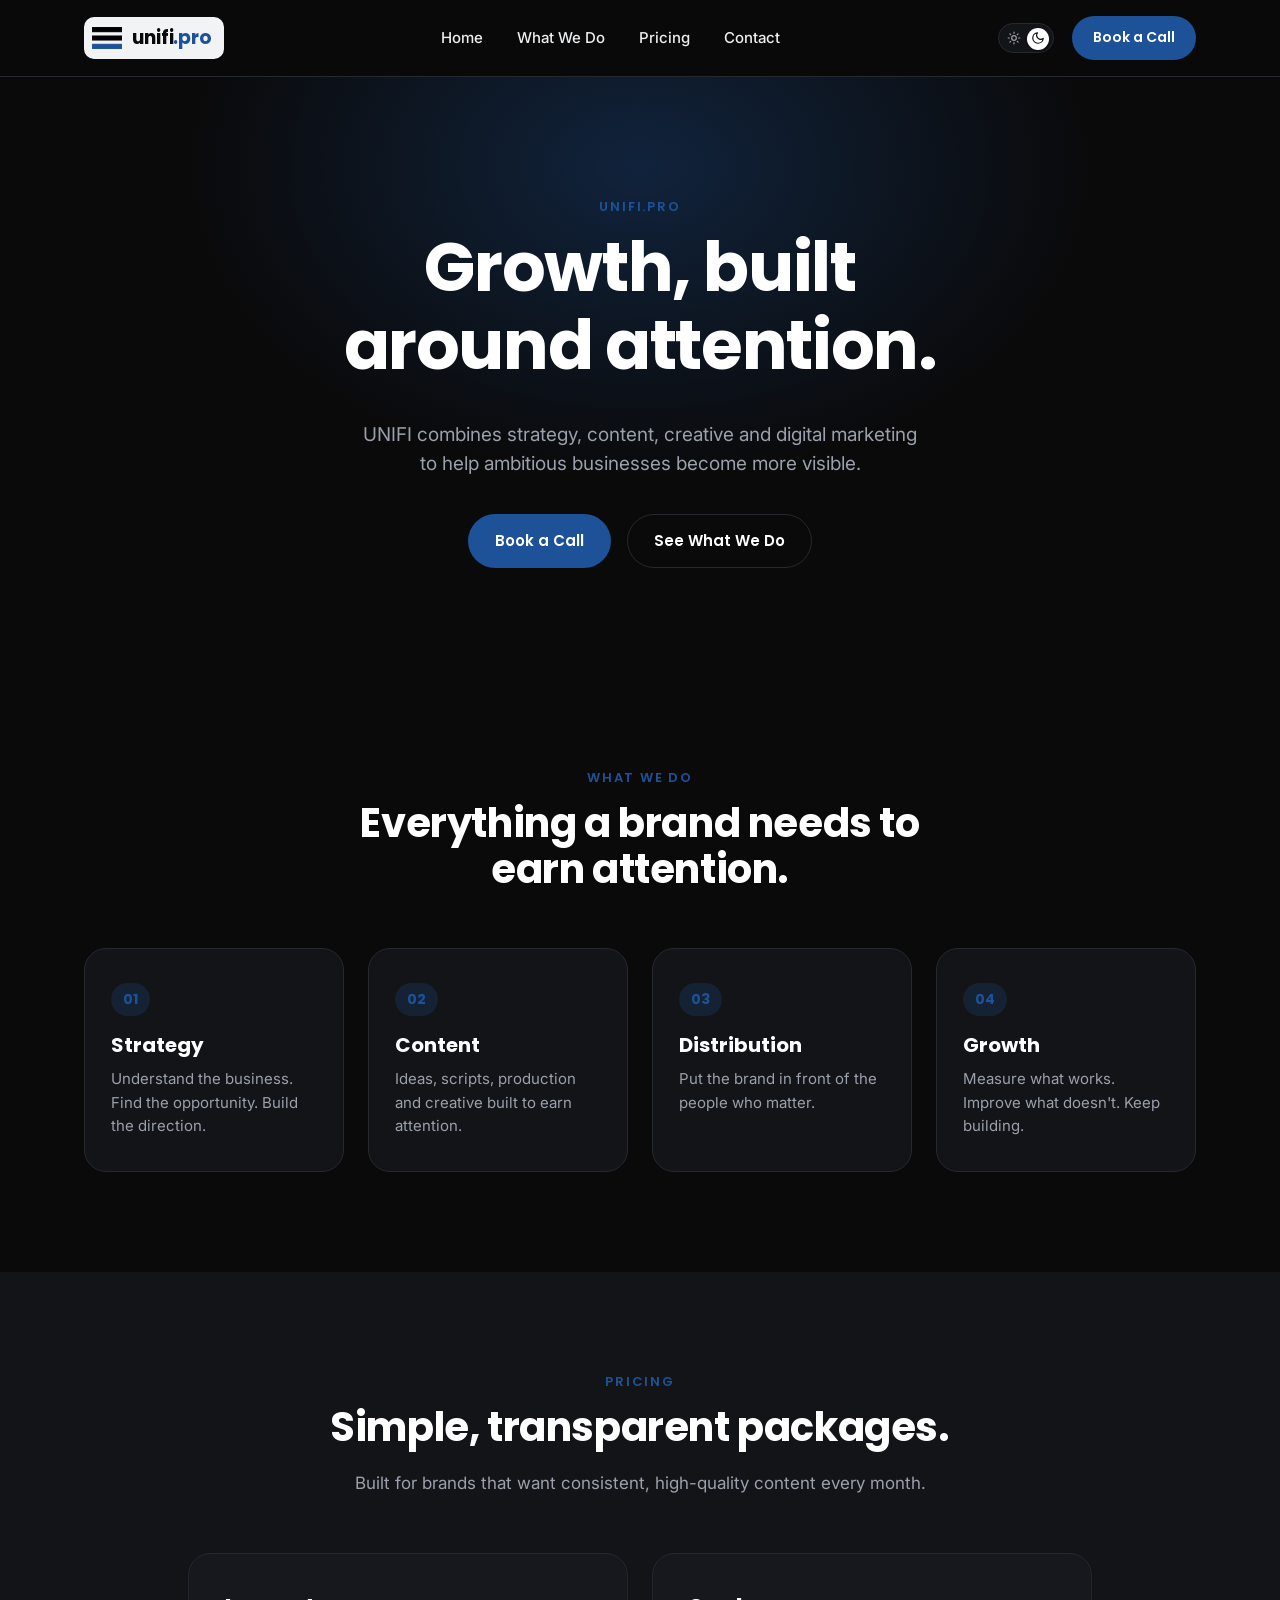
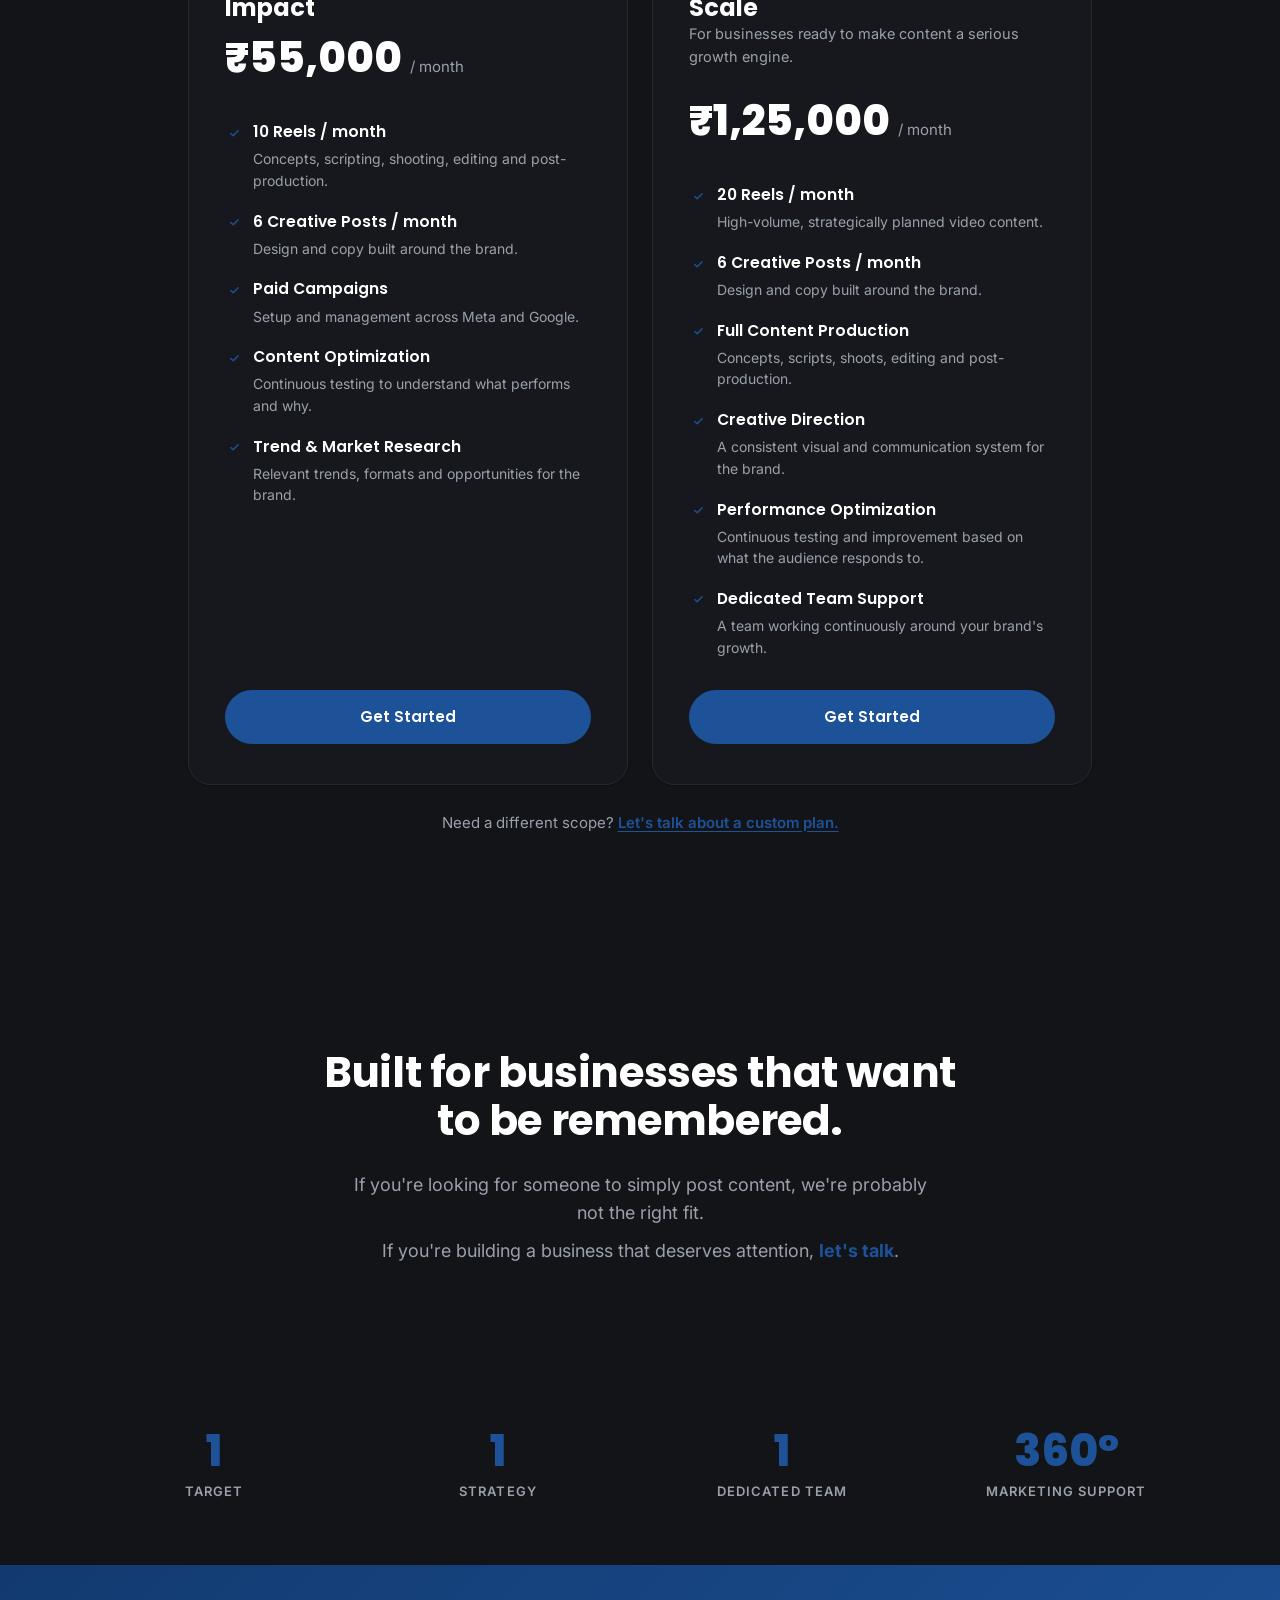
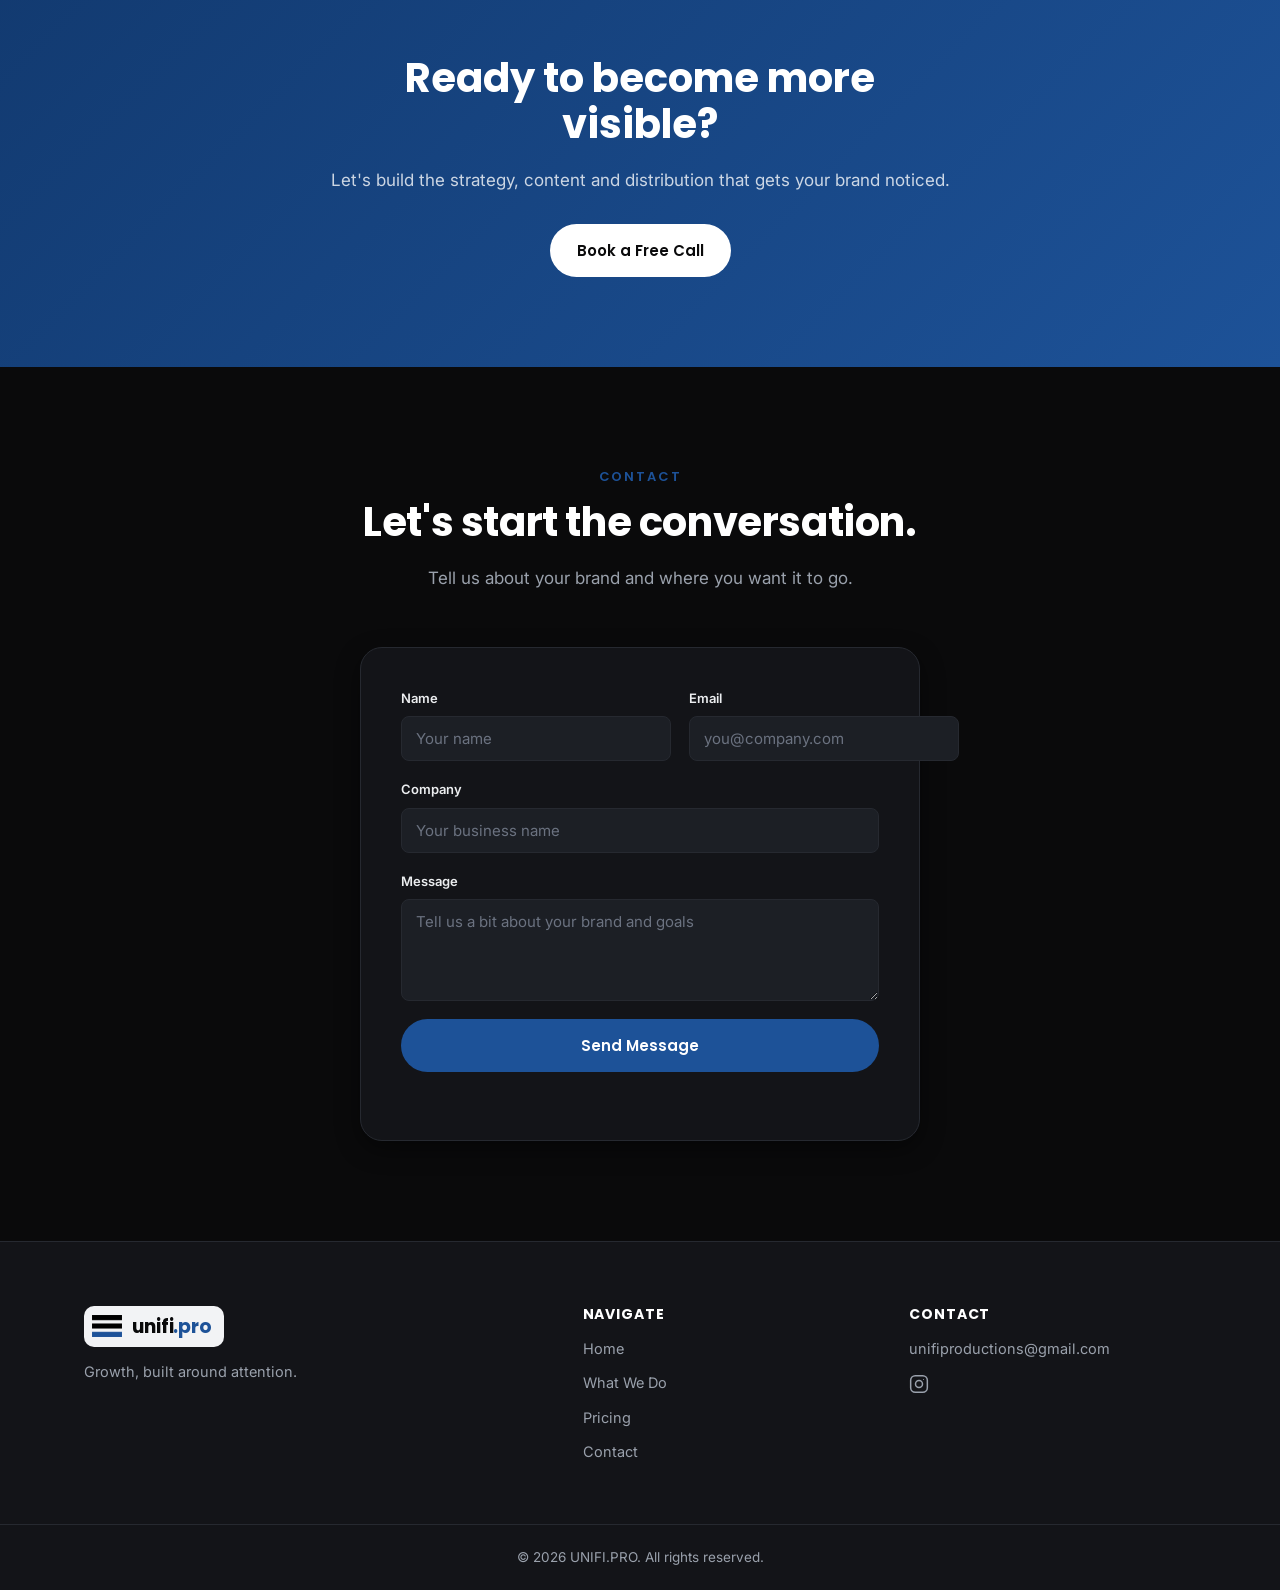
==== commit 8243b18b: "first-deployment" ====
--- a/index.html
+++ b/index.html
@@ -107,29 +107,113 @@
       </div>
 
       <div class="pricing-wrap reveal">
-        <div class="price-card price-card-featured">
-          <div class="price-card-tag">Flagship</div>
-          <h3 class="price-card-name">Impact</h3>
-          <div class="price-card-amount">
-            <span class="amount">₹55,000</span>
-            <span class="period">/ month</span>
+        <div class="pricing-grid">
+          <div class="price-card">
+            <h3 class="price-card-name">Impact</h3>
+            <div class="price-card-amount">
+              <span class="amount">₹55,000</span>
+              <span class="period">/ month</span>
+            </div>
+
+            <ul class="price-card-features">
+              <li>
+                <span class="feature-title">10 Reels / month</span>
+                <span class="feature-desc">Concepts, scripting, shooting, editing and post-production.</span>
+              </li>
+              <li>
+                <span class="feature-title">6 Creative Posts / month</span>
+                <span class="feature-desc">Design and copy built around the brand.</span>
+              </li>
+              <li>
+                <span class="feature-title">Paid Campaigns</span>
+                <span class="feature-desc">Setup and management across Meta and Google.</span>
+              </li>
+              <li>
+                <span class="feature-title">Content Optimization</span>
+                <span class="feature-desc">Continuous testing to understand what performs and why.</span>
+              </li>
+              <li>
+                <span class="feature-title">Trend &amp; Market Research</span>
+                <span class="feature-desc">Relevant trends, formats and opportunities for the brand.</span>
+              </li>
+            </ul>
+
+            <a href="#contact" class="btn btn-primary btn-block">Get Started</a>
           </div>
 
-          <ul class="price-card-features">
-            <li>
-              <span class="feature-title">10 Reels / month</span>
-              <span class="feature-desc">Concepts, scripting, shooting, editing and post-production.</span>
-            </li>
-            <li>
-              <span class="feature-title">6 Creative Posts / month</span>
-              <span class="feature-desc">Design and copy built around the brand.</span>
-            </li>
-          </ul>
-
-          <a href="#contact" class="btn btn-primary btn-block">Get Started</a>
+          <div class="price-card">
+            <h3 class="price-card-name">Scale</h3>
+            <p class="price-card-desc">For businesses ready to make content a serious growth engine.</p>
+            <div class="price-card-amount">
+              <span class="amount">₹1,25,000</span>
+              <span class="period">/ month</span>
+            </div>
+
+            <ul class="price-card-features">
+              <li>
+                <span class="feature-title">20 Reels / month</span>
+                <span class="feature-desc">High-volume, strategically planned video content.</span>
+              </li>
+              <li>
+                <span class="feature-title">6 Creative Posts / month</span>
+                <span class="feature-desc">Design and copy built around the brand.</span>
+              </li>
+              <li>
+                <span class="feature-title">Full Content Production</span>
+                <span class="feature-desc">Concepts, scripts, shoots, editing and post-production.</span>
+              </li>
+              <li>
+                <span class="feature-title">Creative Direction</span>
+                <span class="feature-desc">A consistent visual and communication system for the brand.</span>
+              </li>
+              <li>
+                <span class="feature-title">Performance Optimization</span>
+                <span class="feature-desc">Continuous testing and improvement based on what the audience responds to.</span>
+              </li>
+              <li>
+                <span class="feature-title">Dedicated Team Support</span>
+                <span class="feature-desc">A team working continuously around your brand's growth.</span>
+              </li>
+            </ul>
+
+            <a href="#contact" class="btn btn-primary btn-block">Get Started</a>
+          </div>
         </div>
 
         <p class="pricing-note">Need a different scope? <a href="#contact">Let's talk about a custom plan.</a></p>
+      </div>
+    </div>
+  </section>
+
+  <!-- MANIFESTO -->
+  <section class="section section-alt manifesto">
+    <div class="container manifesto-inner reveal">
+      <h2 class="manifesto-title">Built for businesses that want to be remembered.</h2>
+      <p class="manifesto-line">If you're looking for someone to simply post content, we're probably not the right fit.</p>
+      <p class="manifesto-line">If you're building a business that deserves attention, <span class="highlight">let's talk</span>.</p>
+    </div>
+  </section>
+
+  <!-- STATS -->
+  <section class="stats-section">
+    <div class="container">
+      <div class="stats-grid reveal">
+        <div class="stat-item">
+          <span class="stat-value">1</span>
+          <span class="stat-label">Target</span>
+        </div>
+        <div class="stat-item">
+          <span class="stat-value">1</span>
+          <span class="stat-label">Strategy</span>
+        </div>
+        <div class="stat-item">
+          <span class="stat-value">1</span>
+          <span class="stat-label">Dedicated Team</span>
+        </div>
+        <div class="stat-item">
+          <span class="stat-value">360°</span>
+          <span class="stat-label">Marketing Support</span>
+        </div>
       </div>
     </div>
   </section>
@@ -202,8 +286,16 @@
 
     <div class="footer-col">
       <h4>Contact</h4>
-      <a href="mailto:hello@unifi.pro">hello@unifi.pro</a>
-      <a href="https://instagram.com/unifi.pro" target="_blank" rel="noopener">Instagram</a>
+      <a href="mailto:unifiproductions@gmail.com">unifiproductions@gmail.com</a>
+      <div class="footer-social">
+        <a href="https://www.instagram.com/unifi.pro" target="_blank" rel="noopener" aria-label="Instagram" class="social-icon">
+          <svg viewBox="0 0 24 24" fill="none" stroke="currentColor" stroke-width="1.8" stroke-linecap="round" stroke-linejoin="round">
+            <rect x="2" y="2" width="20" height="20" rx="5.5"/>
+            <circle cx="12" cy="12" r="4.2"/>
+            <circle cx="17.3" cy="6.7" r="0.6" fill="currentColor" stroke="none"/>
+          </svg>
+        </a>
+      </div>
     </div>
   </div>
 
--- a/styles-dark.css
+++ b/styles-dark.css
@@ -366,30 +366,41 @@
   align-items: center;
 }
 
+.pricing-grid {
+  display: grid;
+  grid-template-columns: repeat(2, minmax(0, 440px));
+  gap: 24px;
+  justify-content: center;
+  width: 100%;
+}
+
 .price-card {
   width: 100%;
   max-width: 440px;
   background: #16181d;
-  border: 2px solid var(--color-blue);
+  border: 1.5px solid var(--color-border);
   border-radius: var(--radius-lg);
   padding: 40px 36px;
   position: relative;
+  box-shadow: var(--shadow-sm);
+  display: flex;
+  flex-direction: column;
+  transition: transform 0.2s ease, box-shadow 0.2s ease, border-color 0.2s ease;
+}
+.price-card:hover {
+  transform: translateY(-4px);
+  border-color: var(--color-blue);
   box-shadow: var(--shadow-lg);
 }
 
-.price-card-tag {
-  position: absolute;
-  top: -14px;
-  left: 36px;
-  background: var(--color-blue);
-  color: var(--color-white);
-  font-family: var(--font-display);
-  font-weight: 600;
-  font-size: 12px;
-  letter-spacing: 0.08em;
-  text-transform: uppercase;
-  padding: 6px 14px;
-  border-radius: 999px;
+.price-card > .btn {
+  margin-top: auto;
+}
+
+.price-card-desc {
+  font-size: 14.5px;
+  color: var(--color-muted);
+  margin: -2px 0 20px;
 }
 
 .price-card-name {
@@ -464,6 +475,68 @@
 }
 
 /* ==========================================================================
+   Manifesto
+   ========================================================================== */
+
+.manifesto-inner {
+  max-width: 720px;
+  margin: 0 auto;
+  text-align: center;
+}
+.manifesto-title {
+  font-size: clamp(28px, 4vw, 42px);
+  letter-spacing: -0.01em;
+  margin-bottom: 26px;
+}
+.manifesto-line {
+  font-size: 18px;
+  max-width: 600px;
+  margin: 0 auto 10px;
+}
+.manifesto-line:last-child {
+  margin-bottom: 0;
+}
+.manifesto-line .highlight {
+  color: var(--color-blue);
+  font-weight: 700;
+}
+
+/* ==========================================================================
+   Stats strip
+   ========================================================================== */
+
+.stats-section {
+  padding: 64px 0;
+  background: var(--color-bg-alt);
+}
+.stats-grid {
+  display: grid;
+  grid-template-columns: repeat(4, 1fr);
+  gap: 24px;
+  text-align: center;
+}
+.stat-item {
+  display: flex;
+  flex-direction: column;
+  align-items: center;
+  gap: 8px;
+}
+.stat-value {
+  font-family: var(--font-display);
+  font-weight: 800;
+  font-size: clamp(30px, 4vw, 44px);
+  color: var(--color-blue);
+  line-height: 1;
+}
+.stat-label {
+  font-size: 13px;
+  font-weight: 600;
+  letter-spacing: 0.08em;
+  text-transform: uppercase;
+  color: var(--color-muted);
+}
+
+/* ==========================================================================
    CTA banner
    ========================================================================== */
 
@@ -572,6 +645,25 @@
   max-width: 260px;
 }
 
+.footer-social {
+  display: flex;
+  gap: 10px;
+  margin-top: 14px;
+}
+.social-icon {
+  display: inline-flex;
+  align-items: center;
+  justify-content: center;
+  width: 22px;
+  height: 22px;
+  color: var(--color-muted);
+  transition: color 0.15s ease;
+}
+.social-icon svg { width: 20px; height: 20px; }
+.social-icon:hover {
+  color: var(--color-blue);
+}
+
 .footer-col h4 {
   font-size: 14px;
   text-transform: uppercase;
@@ -622,6 +714,8 @@
   .grid-4 { grid-template-columns: repeat(2, 1fr); }
   .footer-inner { grid-template-columns: 1fr 1fr; }
   .footer-brand { grid-column: 1 / -1; }
+  .pricing-grid { grid-template-columns: 1fr; max-width: 440px; margin: 0 auto; }
+  .stats-grid { grid-template-columns: repeat(2, 1fr); gap: 32px 24px; }
 }
 
 @media (max-width: 760px) {
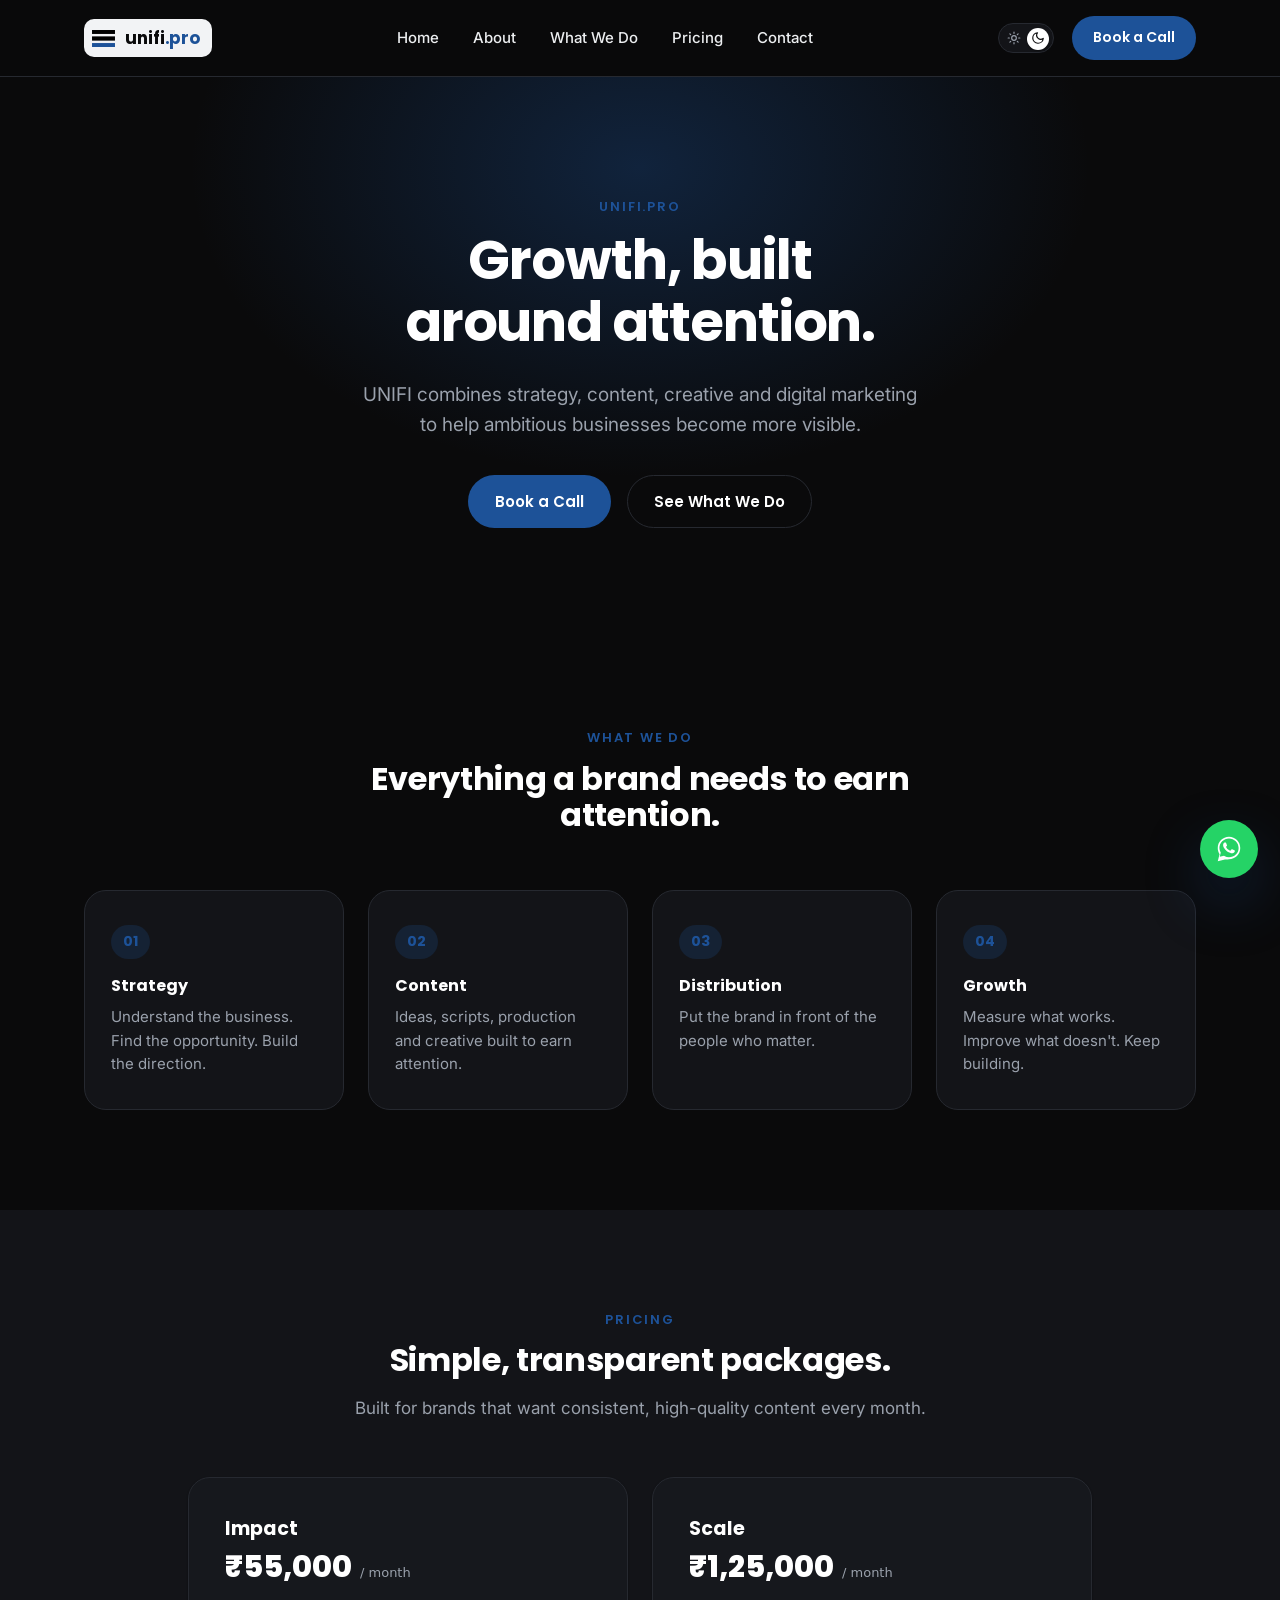
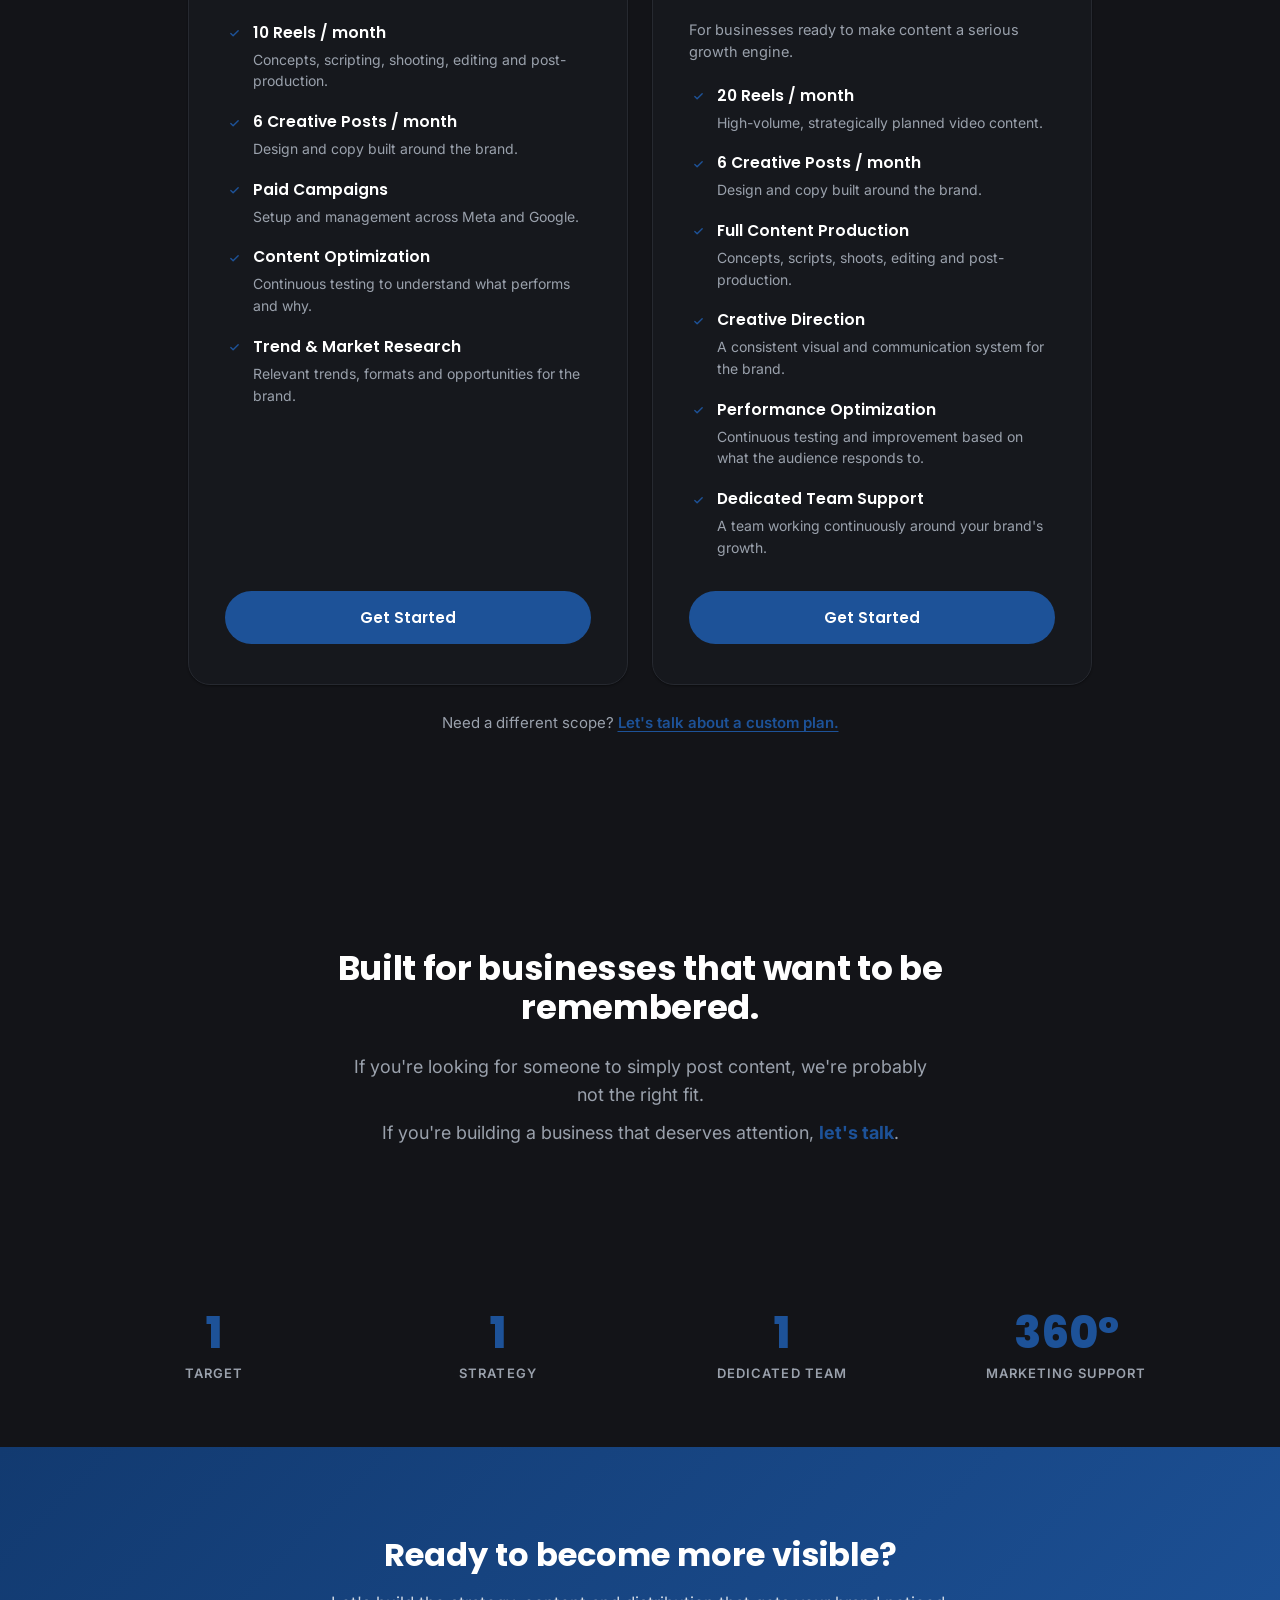
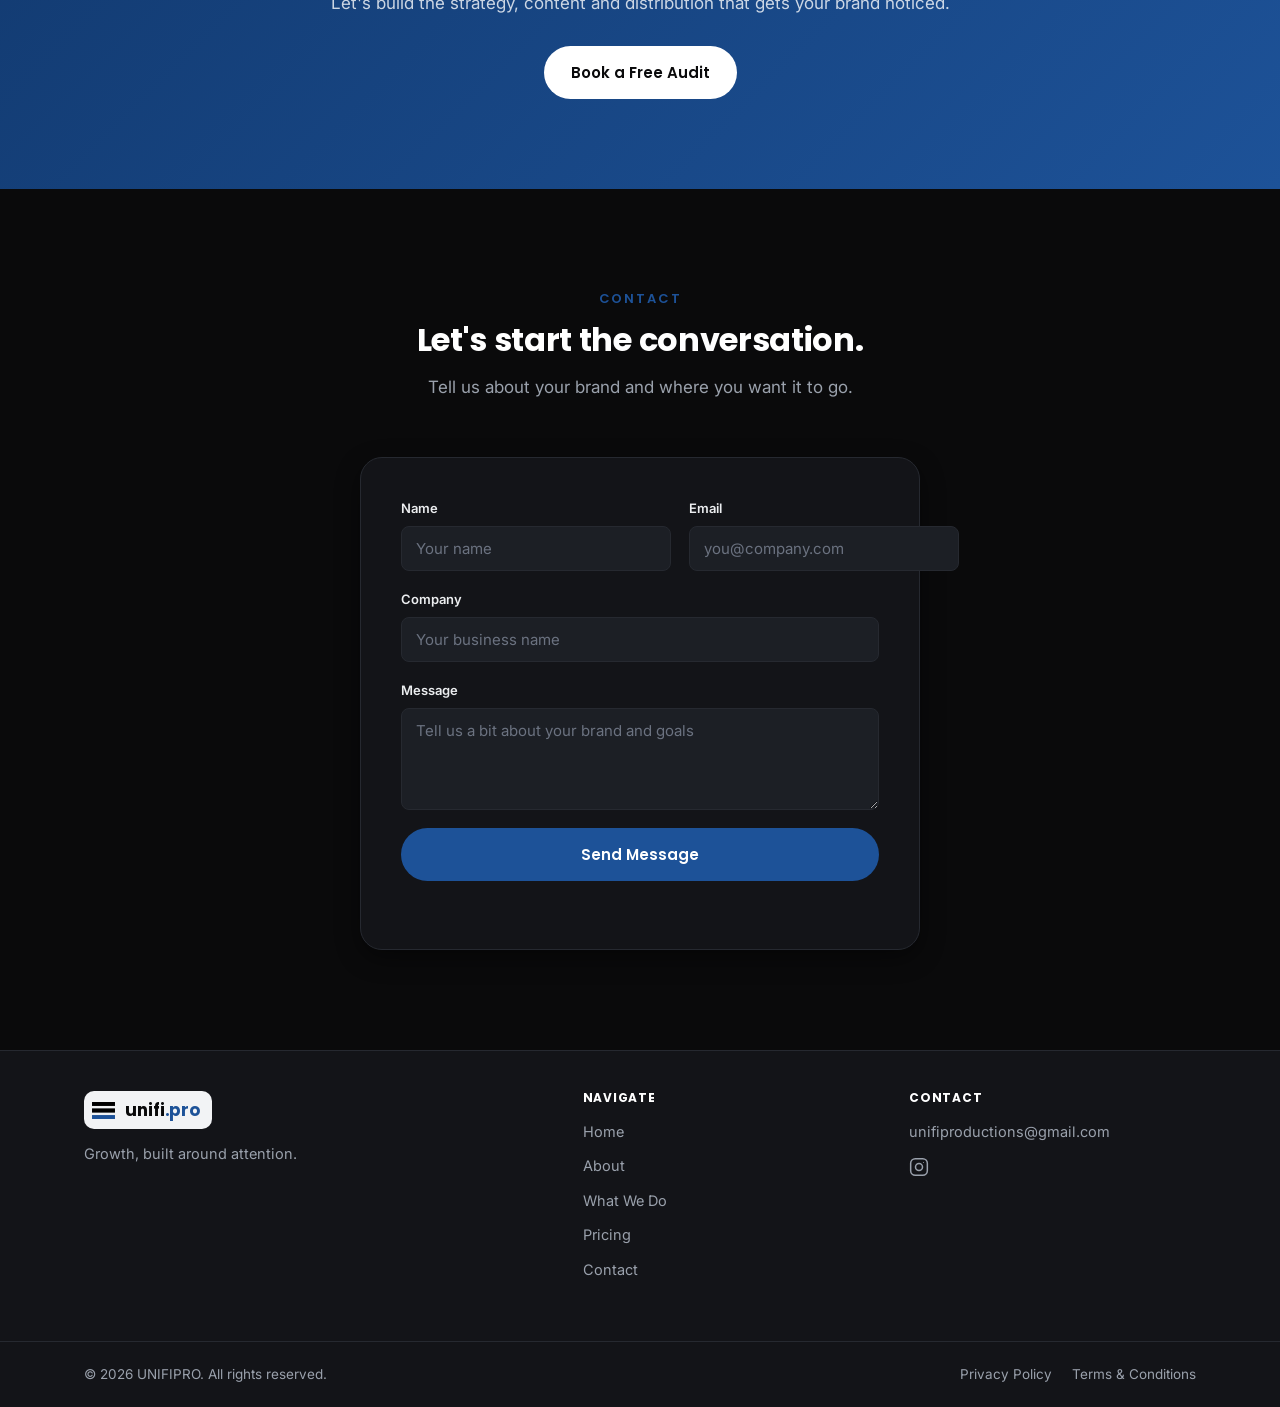
==== commit 16595946: "version-2" ====
--- a/index.html
+++ b/index.html
@@ -22,6 +22,7 @@
 
     <nav class="main-nav" id="mainNav">
       <a href="#top">Home</a>
+      <a href="about.html">About</a>
       <a href="#what-we-do">What We Do</a>
       <a href="#pricing">Pricing</a>
       <a href="#contact">Contact</a>
@@ -143,11 +144,11 @@
 
           <div class="price-card">
             <h3 class="price-card-name">Scale</h3>
-            <p class="price-card-desc">For businesses ready to make content a serious growth engine.</p>
             <div class="price-card-amount">
               <span class="amount">₹1,25,000</span>
               <span class="period">/ month</span>
             </div>
+            <p class="price-card-desc">For businesses ready to make content a serious growth engine.</p>
 
             <ul class="price-card-features">
               <li>
@@ -223,7 +224,7 @@
     <div class="container cta-banner-inner reveal">
       <h2>Ready to become more visible?</h2>
       <p>Let's build the strategy, content and distribution that gets your brand noticed.</p>
-      <a href="#contact" class="btn btn-white">Book a Free Call</a>
+      <a href="#contact" class="btn btn-white">Book a Free Audit</a>
     </div>
   </section>
 
@@ -279,6 +280,7 @@
     <div class="footer-col">
       <h4>Navigate</h4>
       <a href="#top">Home</a>
+      <a href="about.html">About</a>
       <a href="#what-we-do">What We Do</a>
       <a href="#pricing">Pricing</a>
       <a href="#contact">Contact</a>
@@ -301,7 +303,11 @@
 
   <div class="footer-bottom">
     <div class="container footer-bottom-inner">
-      <p>&copy; <span id="year"></span> UNIFI.PRO. All rights reserved.</p>
+      <p>&copy; <span id="year"></span> UNIFIPRO. All rights reserved.</p>
+      <div class="footer-legal">
+        <a href="privacy.html">Privacy Policy</a>
+        <a href="terms.html">Terms &amp; Conditions</a>
+      </div>
     </div>
   </div>
 </footer>
--- a/styles-dark.css
+++ b/styles-dark.css
@@ -30,6 +30,7 @@
 
 * { box-sizing: border-box; }
 html { scroll-behavior: smooth; }
+section[id] { scroll-margin-top: 90px; }
 
 body {
   margin: 0;
@@ -192,14 +193,14 @@
 .logo-mark {
   display: block;
   flex-shrink: 0;
-  height: 22px;
+  height: 17px;
   width: auto;
 }
 
 .logo-text {
   font-family: var(--font-display);
   font-weight: 700;
-  font-size: 19px;
+  font-size: 17px;
   color: var(--color-ink-on-light);
   letter-spacing: -0.01em;
 }
@@ -228,6 +229,7 @@
 .nav-toggle {
   display: none;
   flex-direction: column;
+  align-items: center;
   justify-content: center;
   gap: 5px;
   width: 34px;
@@ -236,9 +238,14 @@
   border: none;
   cursor: pointer;
   padding: 0;
+  -webkit-appearance: none;
+  appearance: none;
 }
 .nav-toggle span {
+  display: block;
+  width: 20px;
   height: 2px;
+  flex-shrink: 0;
   background: var(--color-black);
   border-radius: 2px;
   transition: transform 0.2s ease, opacity 0.2s ease;
@@ -275,7 +282,7 @@
 }
 
 .hero-title {
-  font-size: clamp(38px, 6vw, 68px);
+  font-size: clamp(30px, 5vw, 54px);
   letter-spacing: -0.02em;
 }
 
@@ -307,7 +314,7 @@
   text-align: center;
 }
 .section-head h2 {
-  font-size: clamp(28px, 4vw, 40px);
+  font-size: clamp(22px, 3.2vw, 32px);
   letter-spacing: -0.01em;
 }
 .section-sub {
@@ -316,6 +323,7 @@
 }
 
 .grid { display: grid; gap: 24px; }
+.grid-3 { grid-template-columns: repeat(3, 1fr); }
 .grid-4 { grid-template-columns: repeat(4, 1fr); }
 
 /* ==========================================================================
@@ -348,7 +356,7 @@
 }
 
 .feature-card h3 {
-  font-size: 20px;
+  font-size: 16px;
   margin-bottom: 10px;
 }
 .feature-card p {
@@ -404,7 +412,7 @@
 }
 
 .price-card-name {
-  font-size: 24px;
+  font-size: 19px;
   margin-bottom: 4px;
 }
 
@@ -416,12 +424,13 @@
 }
 .price-card-amount .amount {
   font-family: var(--font-display);
-  font-size: 42px;
+  font-size: 30px;
   font-weight: 800;
   color: var(--color-black);
 }
 .price-card-amount .period {
-  font-size: 15px;
+  font-family: var(--font-display);
+  font-size: 13px;
   color: var(--color-muted);
 }
 
@@ -484,7 +493,7 @@
   text-align: center;
 }
 .manifesto-title {
-  font-size: clamp(28px, 4vw, 42px);
+  font-size: clamp(22px, 3.2vw, 34px);
   letter-spacing: -0.01em;
   margin-bottom: 26px;
 }
@@ -537,6 +546,104 @@
 }
 
 /* ==========================================================================
+   Legal pages
+   ========================================================================== */
+
+.legal-content {
+  max-width: 720px;
+  margin: 0 auto;
+}
+.legal-updated {
+  color: var(--color-muted);
+  font-size: 14px;
+  margin-bottom: 32px;
+}
+.legal-content h2 {
+  font-size: 18px;
+  margin-top: 40px;
+  margin-bottom: 12px;
+}
+.legal-content h2:first-of-type {
+  margin-top: 0;
+}
+.legal-content p {
+  font-size: 15.5px;
+  color: var(--color-muted);
+  margin-bottom: 0;
+}
+.legal-content a {
+  color: var(--color-blue);
+  font-weight: 600;
+  text-decoration: underline;
+  text-underline-offset: 3px;
+}
+
+/* ==========================================================================
+   About page — team
+   ========================================================================== */
+
+.about-hero {
+  padding-bottom: 50px;
+}
+.about-hero .hero-title {
+  font-size: clamp(26px, 4vw, 42px);
+}
+
+.team-grid {
+  display: grid;
+  grid-template-columns: repeat(2, 1fr);
+  gap: 32px;
+}
+
+.team-card {
+  background: #16181d;
+  border: 1.5px solid var(--color-border);
+  border-radius: var(--radius-lg);
+  overflow: hidden;
+  transition: transform 0.2s ease, box-shadow 0.2s ease, border-color 0.2s ease;
+}
+.team-card:hover {
+  transform: translateY(-4px);
+  border-color: var(--color-blue);
+  box-shadow: var(--shadow-lg);
+}
+
+.team-photo {
+  width: 100%;
+  aspect-ratio: 4 / 3;
+  overflow: hidden;
+  background: var(--color-bg-alt);
+}
+.team-photo img {
+  width: 100%;
+  height: 100%;
+  object-fit: cover;
+  object-position: center top;
+  display: block;
+}
+
+.team-name {
+  font-size: 16px;
+  margin: 24px 28px 4px;
+}
+
+.team-role {
+  font-family: var(--font-display);
+  font-size: 13px;
+  font-weight: 600;
+  letter-spacing: 0.08em;
+  text-transform: uppercase;
+  color: var(--color-blue);
+  margin: 0 28px 14px;
+}
+
+.team-bio {
+  font-size: 15px;
+  color: var(--color-muted);
+  margin: 0 28px 28px;
+}
+
+/* ==========================================================================
    CTA banner
    ========================================================================== */
 
@@ -552,7 +659,7 @@
 }
 .cta-banner-inner h2 {
   color: var(--color-white);
-  font-size: clamp(28px, 4vw, 40px);
+  font-size: clamp(22px, 3.2vw, 32px);
 }
 .cta-banner-inner p {
   color: rgba(255, 255, 255, 0.78);
@@ -629,7 +736,7 @@
 .site-footer {
   background: var(--color-bg-alt);
   border-top: 1px solid var(--color-border);
-  padding-top: 64px;
+  padding-top: 40px;
 }
 
 .footer-inner {
@@ -665,7 +772,7 @@
 }
 
 .footer-col h4 {
-  font-size: 14px;
+  font-size: 12px;
   text-transform: uppercase;
   letter-spacing: 0.06em;
   margin-bottom: 16px;
@@ -684,7 +791,23 @@
 }
 .footer-bottom-inner {
   padding: 22px 24px;
-  text-align: center;
+  display: flex;
+  align-items: center;
+  justify-content: space-between;
+  flex-wrap: wrap;
+  gap: 10px 24px;
+}
+.footer-legal {
+  display: flex;
+  gap: 20px;
+}
+.footer-legal a {
+  font-size: 13.5px;
+  color: var(--color-muted);
+  transition: color 0.15s ease;
+}
+.footer-legal a:hover {
+  color: var(--color-blue);
 }
 .footer-bottom-inner p {
   margin: 0;
@@ -711,11 +834,13 @@
    ========================================================================== */
 
 @media (max-width: 900px) {
+  .grid-3 { grid-template-columns: repeat(2, 1fr); }
   .grid-4 { grid-template-columns: repeat(2, 1fr); }
   .footer-inner { grid-template-columns: 1fr 1fr; }
   .footer-brand { grid-column: 1 / -1; }
   .pricing-grid { grid-template-columns: 1fr; max-width: 440px; margin: 0 auto; }
   .stats-grid { grid-template-columns: repeat(2, 1fr); gap: 32px 24px; }
+  .team-grid { grid-template-columns: 1fr; max-width: 440px; margin: 0 auto; }
 }
 
 @media (max-width: 760px) {
@@ -739,13 +864,51 @@
   .nav-toggle { display: flex; }
   .header-actions .btn-sm { display: none; }
 
-  .hero { padding: 90px 0 70px; }
+  .hero {
+    display: flex;
+    align-items: center;
+    justify-content: center;
+    min-height: calc(100vh - 76px);
+    min-height: calc(100dvh - 76px);
+    padding: 40px 0;
+  }
   .section { padding: 70px 0; }
 
+  .grid-3 { grid-template-columns: 1fr; }
   .grid-4 { grid-template-columns: 1fr; }
 
   .form-row { grid-template-columns: 1fr; }
   .contact-form { padding: 28px; }
 
   .footer-inner { grid-template-columns: 1fr; }
-}
+  .footer-bottom-inner { justify-content: center; text-align: center; }
+}
+
+/* WhatsApp widget */
+.whatsapp-widget {
+  position: fixed;
+  right: 22px;
+  bottom: 22px;
+  z-index: 999;
+  width: 58px;
+  height: 58px;
+  border-radius: 50%;
+  background: #25d366;
+  box-shadow: var(--shadow-lg);
+  display: flex;
+  align-items: center;
+  justify-content: center;
+  transition: transform 0.2s ease;
+}
+.whatsapp-widget:hover { transform: scale(1.08); }
+.whatsapp-widget svg { width: 30px; height: 30px; }
+
+@media (max-width: 640px) {
+  .whatsapp-widget {
+    right: 16px;
+    bottom: 16px;
+    width: 52px;
+    height: 52px;
+  }
+  .whatsapp-widget svg { width: 26px; height: 26px; }
+}
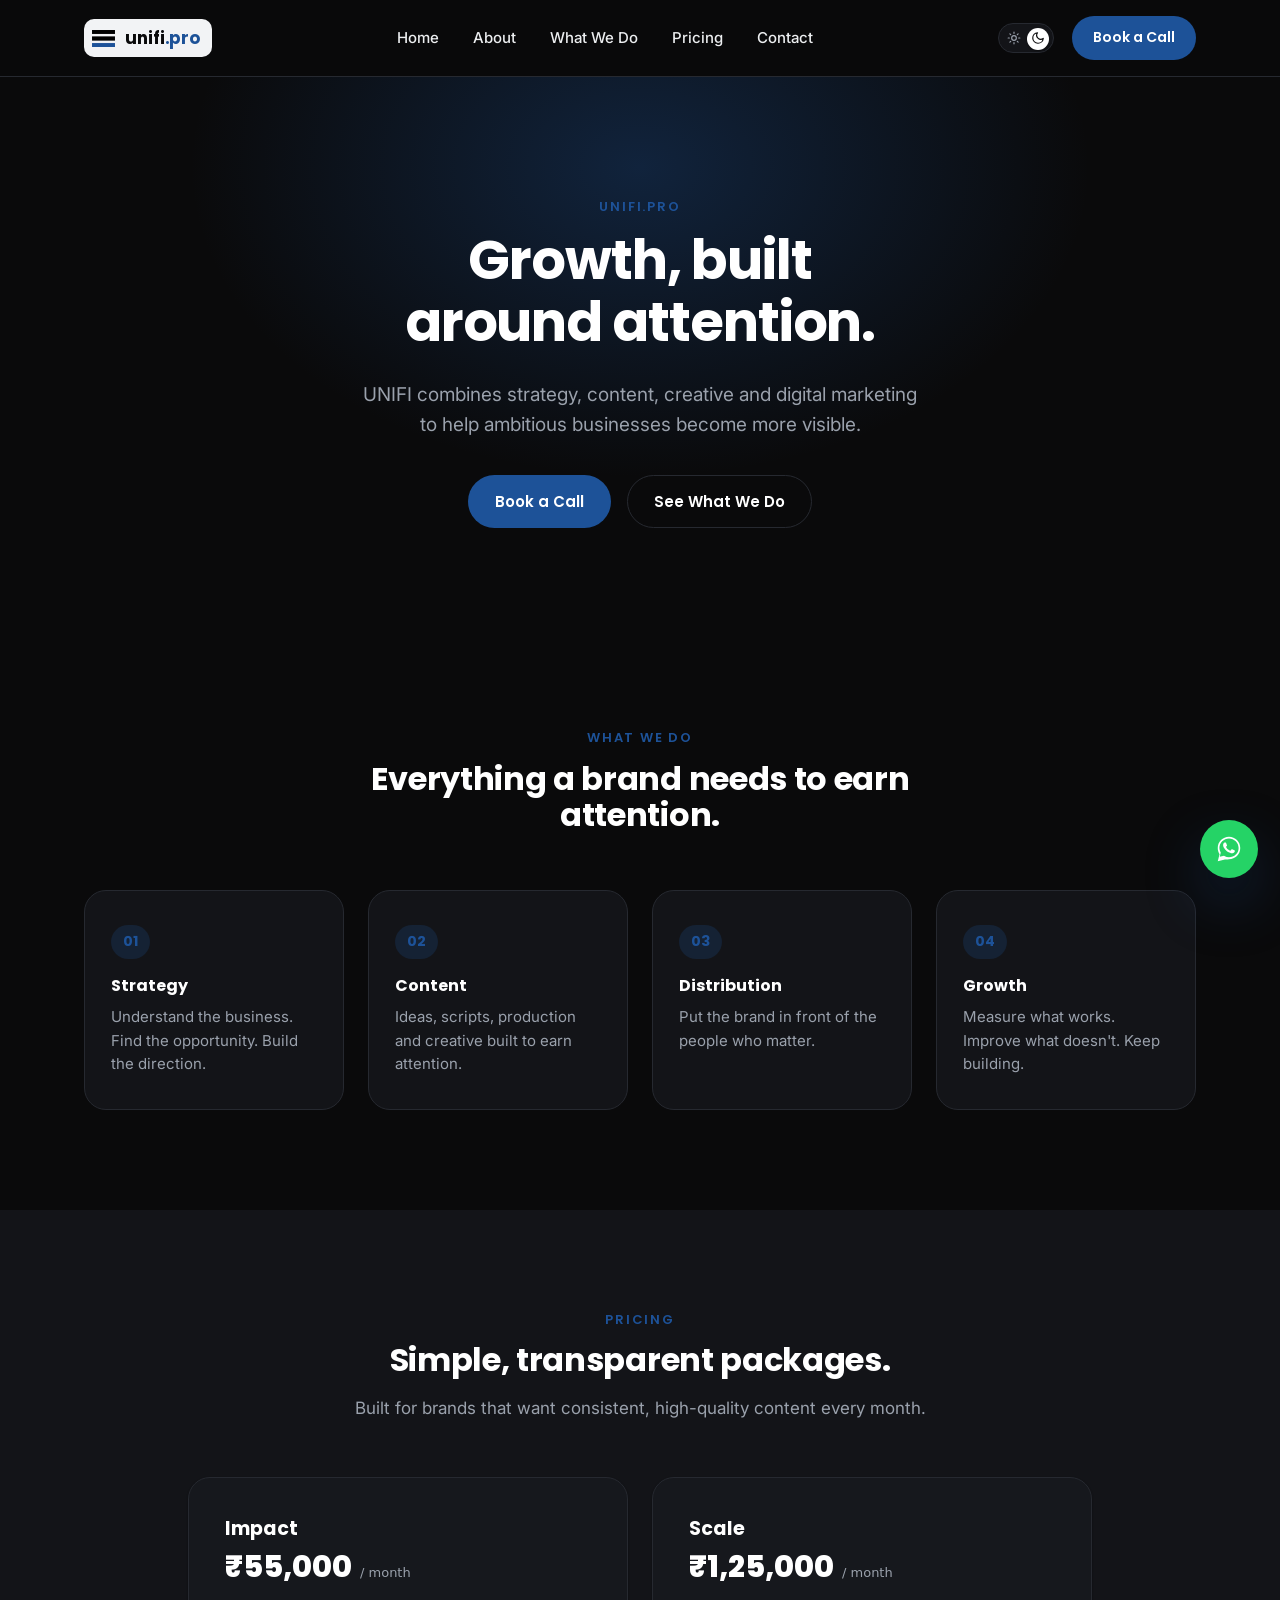
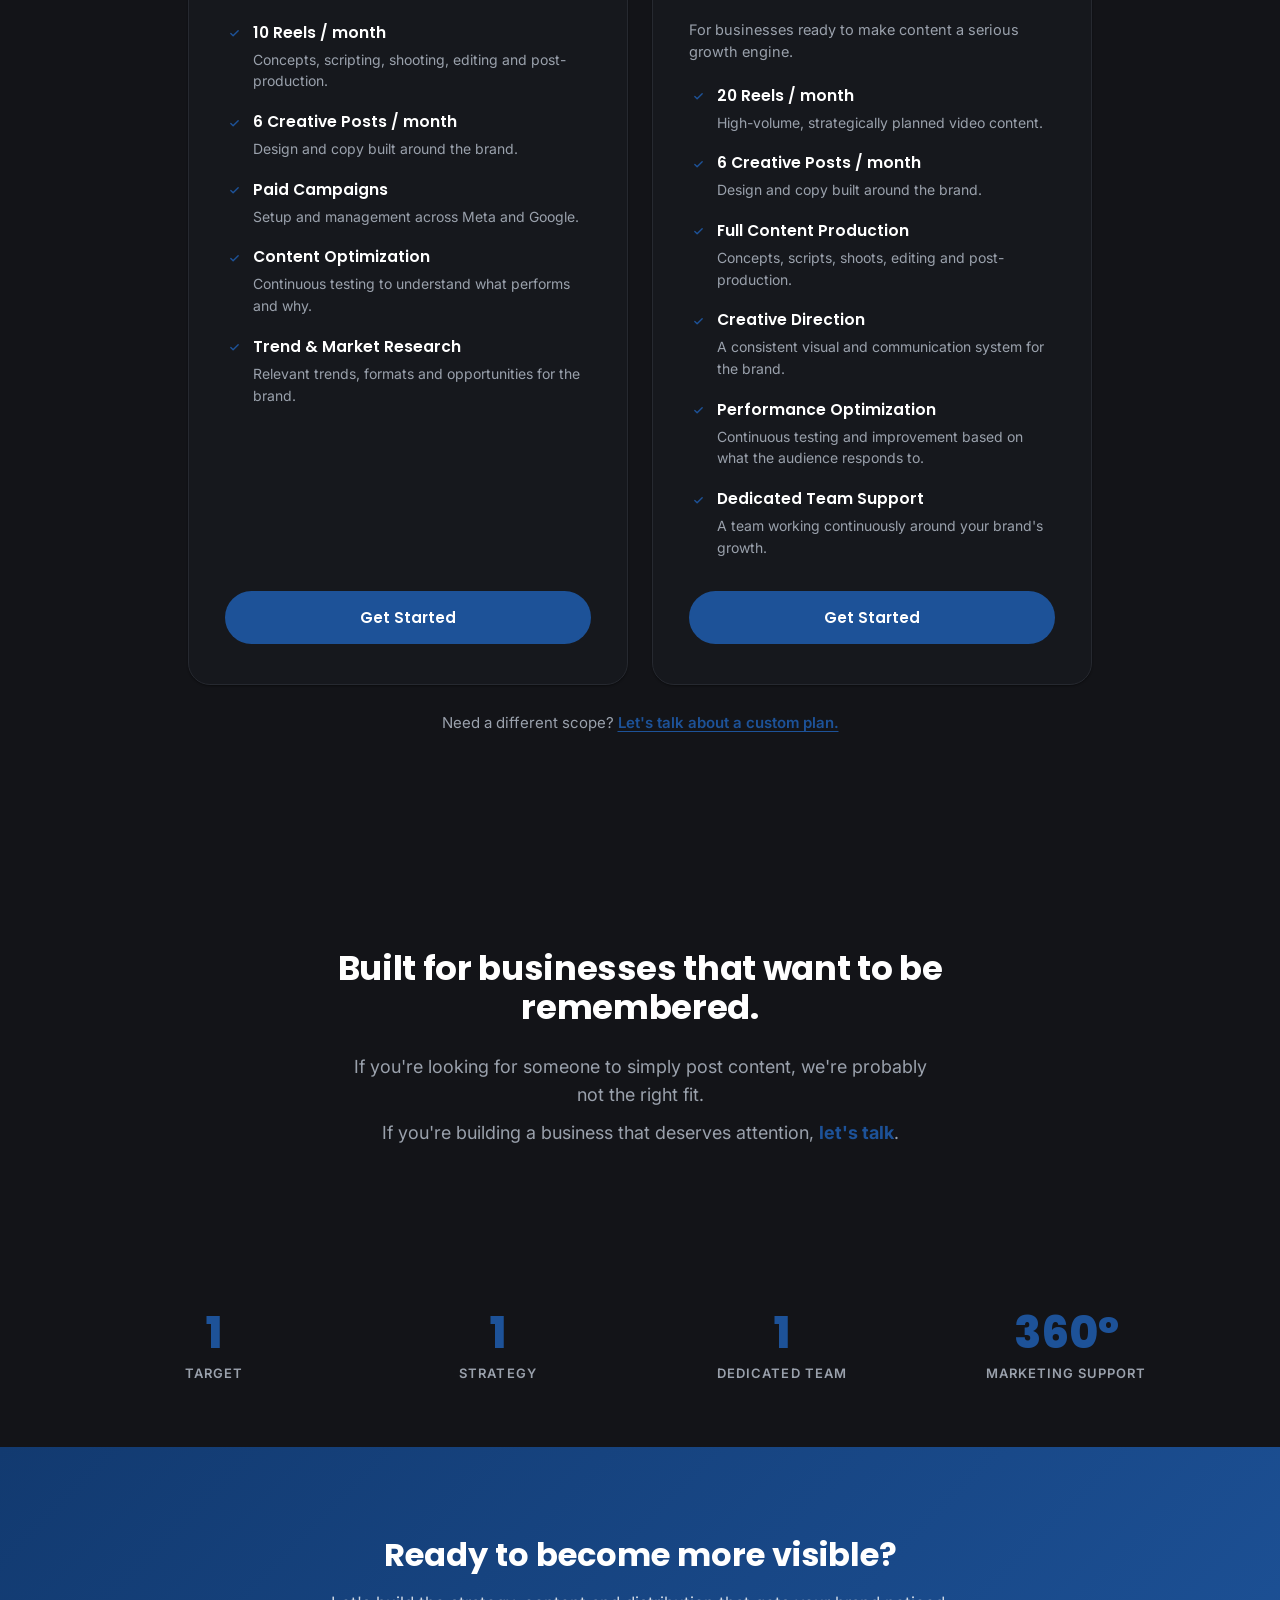
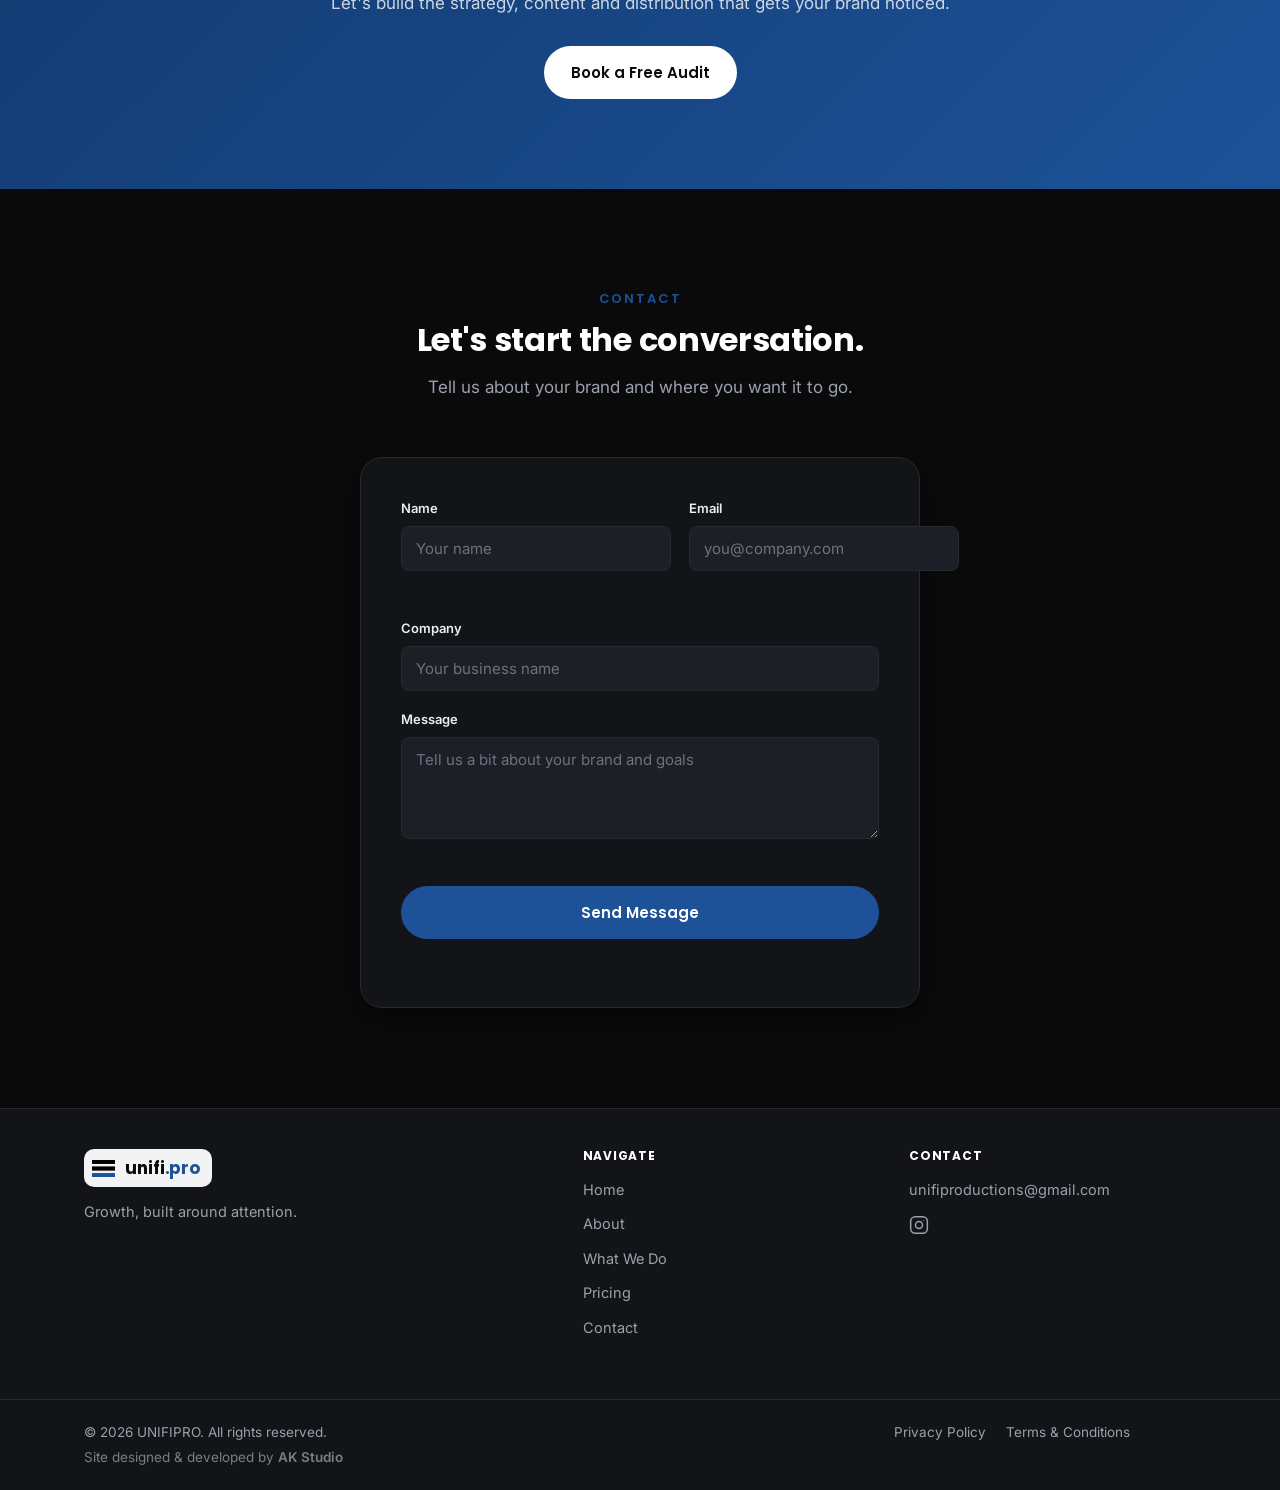
==== commit 8f210121: "seo-changes" ====
--- a/index.html
+++ b/index.html
@@ -5,11 +5,42 @@
 <meta name="viewport" content="width=device-width, initial-scale=1.0">
 <title>UNIFI — Growth, built around attention.</title>
 <meta name="description" content="UNIFI combines strategy, content, creative and digital marketing to help ambitious businesses become more visible.">
+<meta name="robots" content="index, follow">
+<link rel="canonical" href="https://unifipro.in/">
+<meta name="theme-color" content="#0a0a0b">
+
+<meta property="og:type" content="website">
+<meta property="og:site_name" content="UNIFIPRO">
+<meta property="og:title" content="UNIFI — Growth, built around attention.">
+<meta property="og:description" content="UNIFI combines strategy, content, creative and digital marketing to help ambitious businesses become more visible.">
+<meta property="og:url" content="https://unifipro.in/">
+<meta property="og:image" content="https://unifipro.in/assets/og-image.png">
+<meta property="og:image:width" content="1200">
+<meta property="og:image:height" content="630">
+
+<meta name="twitter:card" content="summary_large_image">
+<meta name="twitter:title" content="UNIFI — Growth, built around attention.">
+<meta name="twitter:description" content="UNIFI combines strategy, content, creative and digital marketing to help ambitious businesses become more visible.">
+<meta name="twitter:image" content="https://unifipro.in/assets/og-image.png">
+
 <link rel="icon" type="image/svg+xml" href="assets/favicon.svg">
+<link rel="apple-touch-icon" href="assets/apple-touch-icon.png">
 <link rel="preconnect" href="https://fonts.googleapis.com">
 <link rel="preconnect" href="https://fonts.gstatic.com" crossorigin>
 <link href="https://fonts.googleapis.com/css2?family=Inter:wght@400;500;600;700&family=Poppins:wght@500;600;700;800&display=swap" rel="stylesheet">
 <link rel="stylesheet" href="styles-dark.css">
+<script type="application/ld+json">
+{
+  "@context": "https://schema.org",
+  "@type": "Organization",
+  "name": "UNIFIPRO",
+  "url": "https://unifipro.in/",
+  "logo": "https://unifipro.in/assets/logo-header.png",
+  "description": "UNIFI combines strategy, content, creative and digital marketing to help ambitious businesses become more visible.",
+  "email": "unifiproductions@gmail.com",
+  "sameAs": ["https://www.instagram.com/unifi.pro"]
+}
+</script>
 </head>
 <body>
 
@@ -237,7 +268,7 @@
         <p class="section-sub">Tell us about your brand and where you want it to go.</p>
       </div>
 
-      <form class="contact-form reveal" id="contactForm">
+      <form class="contact-form reveal" id="contactForm" novalidate>
         <input type="hidden" name="access_key" value="074920c8-97cd-4c91-b0b2-592195909dbf">
         <input type="hidden" name="subject" value="New inquiry from unifi.pro contact form">
         <input type="checkbox" name="botcheck" style="display:none" tabindex="-1" autocomplete="off">
@@ -245,10 +276,12 @@
           <div class="form-field">
             <label for="name">Name</label>
             <input type="text" id="name" name="name" placeholder="Your name" required>
+            <span class="field-error" id="nameError"></span>
           </div>
           <div class="form-field">
             <label for="email">Email</label>
             <input type="email" id="email" name="email" placeholder="you@company.com" required>
+            <span class="field-error" id="emailError"></span>
           </div>
         </div>
         <div class="form-field">
@@ -257,7 +290,8 @@
         </div>
         <div class="form-field">
           <label for="message">Message</label>
-          <textarea id="message" name="message" rows="4" placeholder="Tell us a bit about your brand and goals"></textarea>
+          <textarea id="message" name="message" rows="4" placeholder="Tell us a bit about your brand and goals" required></textarea>
+          <span class="field-error" id="messageError"></span>
         </div>
         <button type="submit" class="btn btn-primary btn-block">Send Message</button>
         <p class="form-note" id="formNote"></p>
@@ -303,7 +337,10 @@
 
   <div class="footer-bottom">
     <div class="container footer-bottom-inner">
-      <p>&copy; <span id="year"></span> UNIFIPRO. All rights reserved.</p>
+      <div class="footer-bottom-left">
+        <p>&copy; <span id="year"></span> UNIFIPRO. All rights reserved.</p>
+        <p class="footer-credit">Site designed &amp; developed by <a href="https://www.instagram.com/theakstudio.in/" target="_blank" rel="noopener">AK Studio</a></p>
+      </div>
       <div class="footer-legal">
         <a href="privacy.html">Privacy Policy</a>
         <a href="terms.html">Terms &amp; Conditions</a>
--- a/styles-dark.css
+++ b/styles-dark.css
@@ -721,6 +721,18 @@
   background: #20242b;
 }
 
+.form-field.has-error input,
+.form-field.has-error textarea {
+  border-color: #ff6369;
+}
+.field-error {
+  display: block;
+  min-height: 16px;
+  margin-top: 5px;
+  font-size: 12.5px;
+  color: #ff6369;
+}
+
 .form-note {
   margin: 14px 0 0;
   text-align: center;
@@ -790,13 +802,18 @@
   border-top: 1px solid var(--color-border);
 }
 .footer-bottom-inner {
-  padding: 22px 24px;
-  display: flex;
-  align-items: center;
+  padding: 22px 90px 22px 24px;
+  display: flex;
+  align-items: flex-start;
   justify-content: space-between;
   flex-wrap: wrap;
   gap: 10px 24px;
 }
+.footer-bottom-left {
+  display: flex;
+  flex-direction: column;
+  gap: 4px;
+}
 .footer-legal {
   display: flex;
   gap: 20px;
@@ -813,6 +830,20 @@
   margin: 0;
   font-size: 13.5px;
   color: var(--color-muted);
+}
+.footer-credit {
+  text-align: left;
+  font-size: 12px;
+  color: var(--color-muted);
+  opacity: 0.75;
+}
+.footer-credit a {
+  color: var(--color-muted);
+  font-weight: 600;
+  transition: color 0.15s ease;
+}
+.footer-credit a:hover {
+  color: var(--color-blue);
 }
 
 /* ==========================================================================
@@ -881,7 +912,9 @@
   .contact-form { padding: 28px; }
 
   .footer-inner { grid-template-columns: 1fr; }
-  .footer-bottom-inner { justify-content: center; text-align: center; }
+  .footer-bottom-inner { justify-content: center; text-align: center; padding: 22px 24px 46px; }
+  .footer-bottom-left { align-items: center; }
+  .footer-credit { text-align: center; }
 }
 
 /* WhatsApp widget */
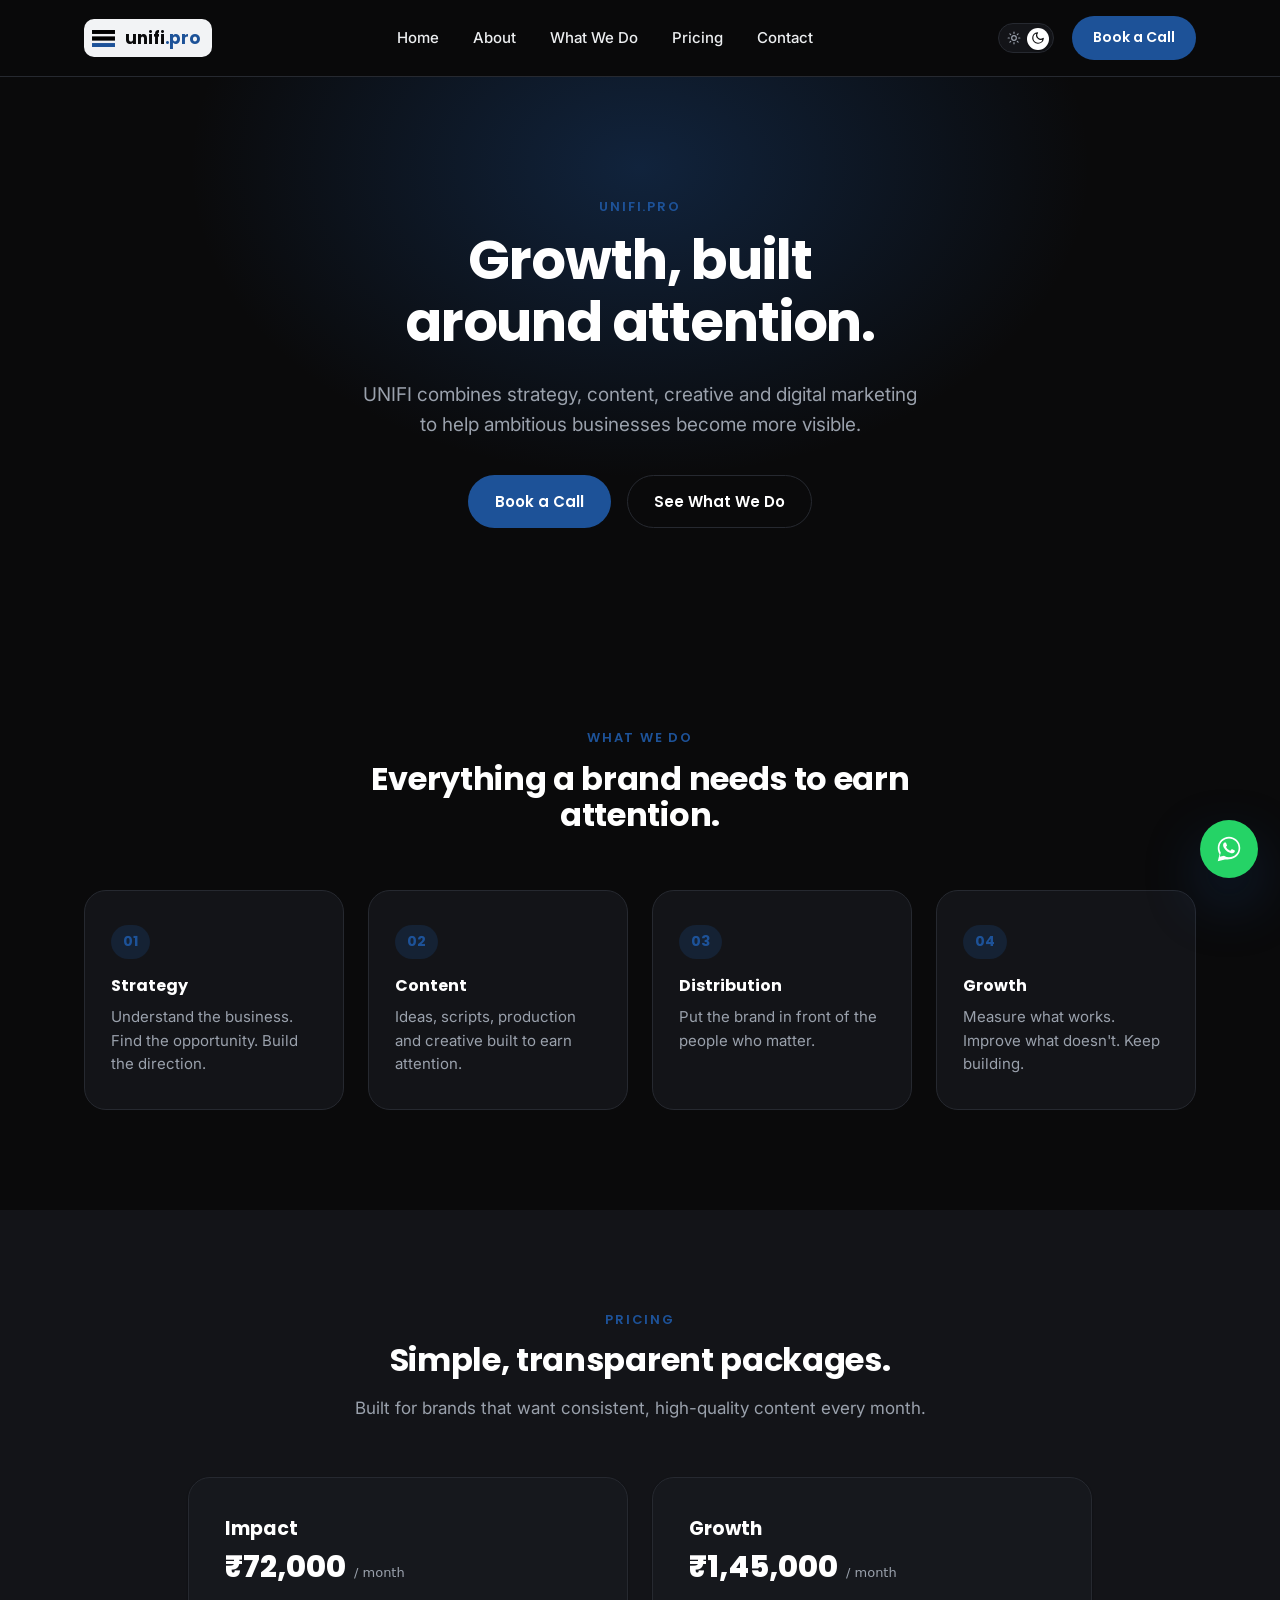
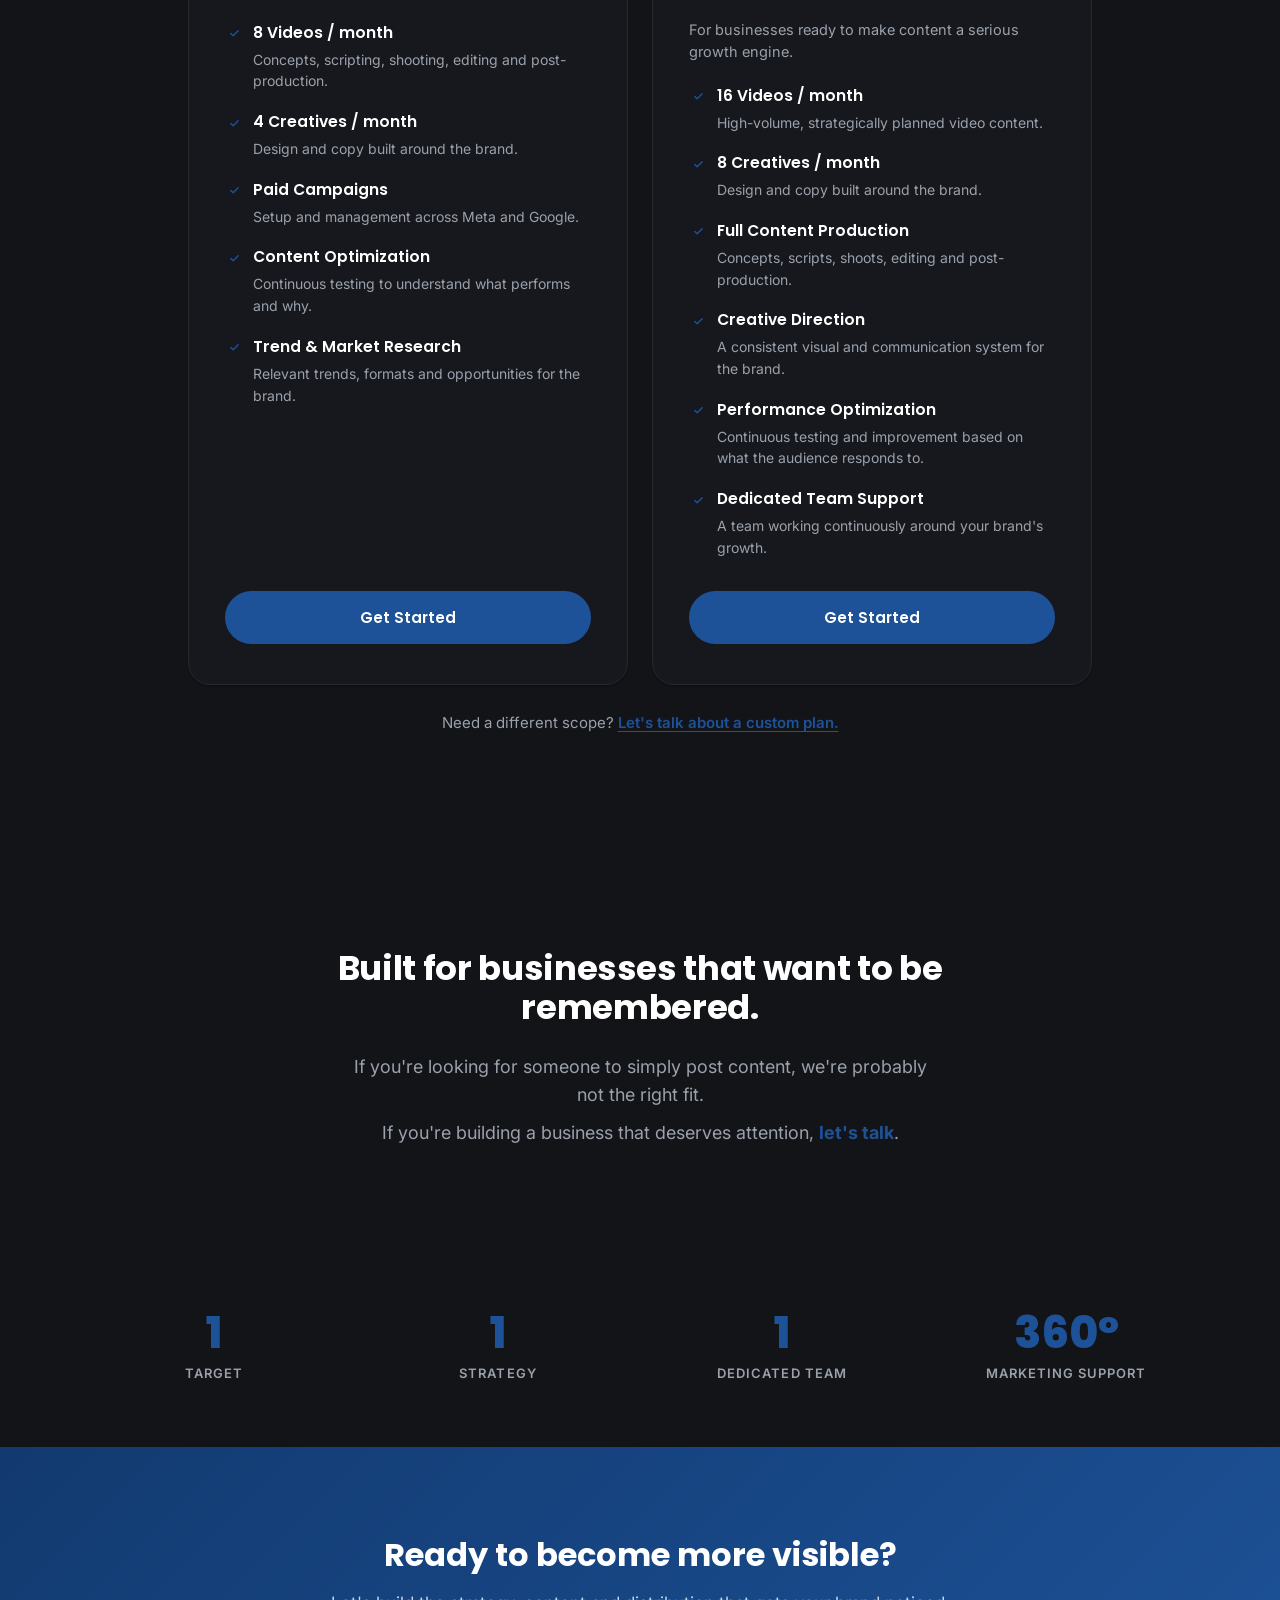
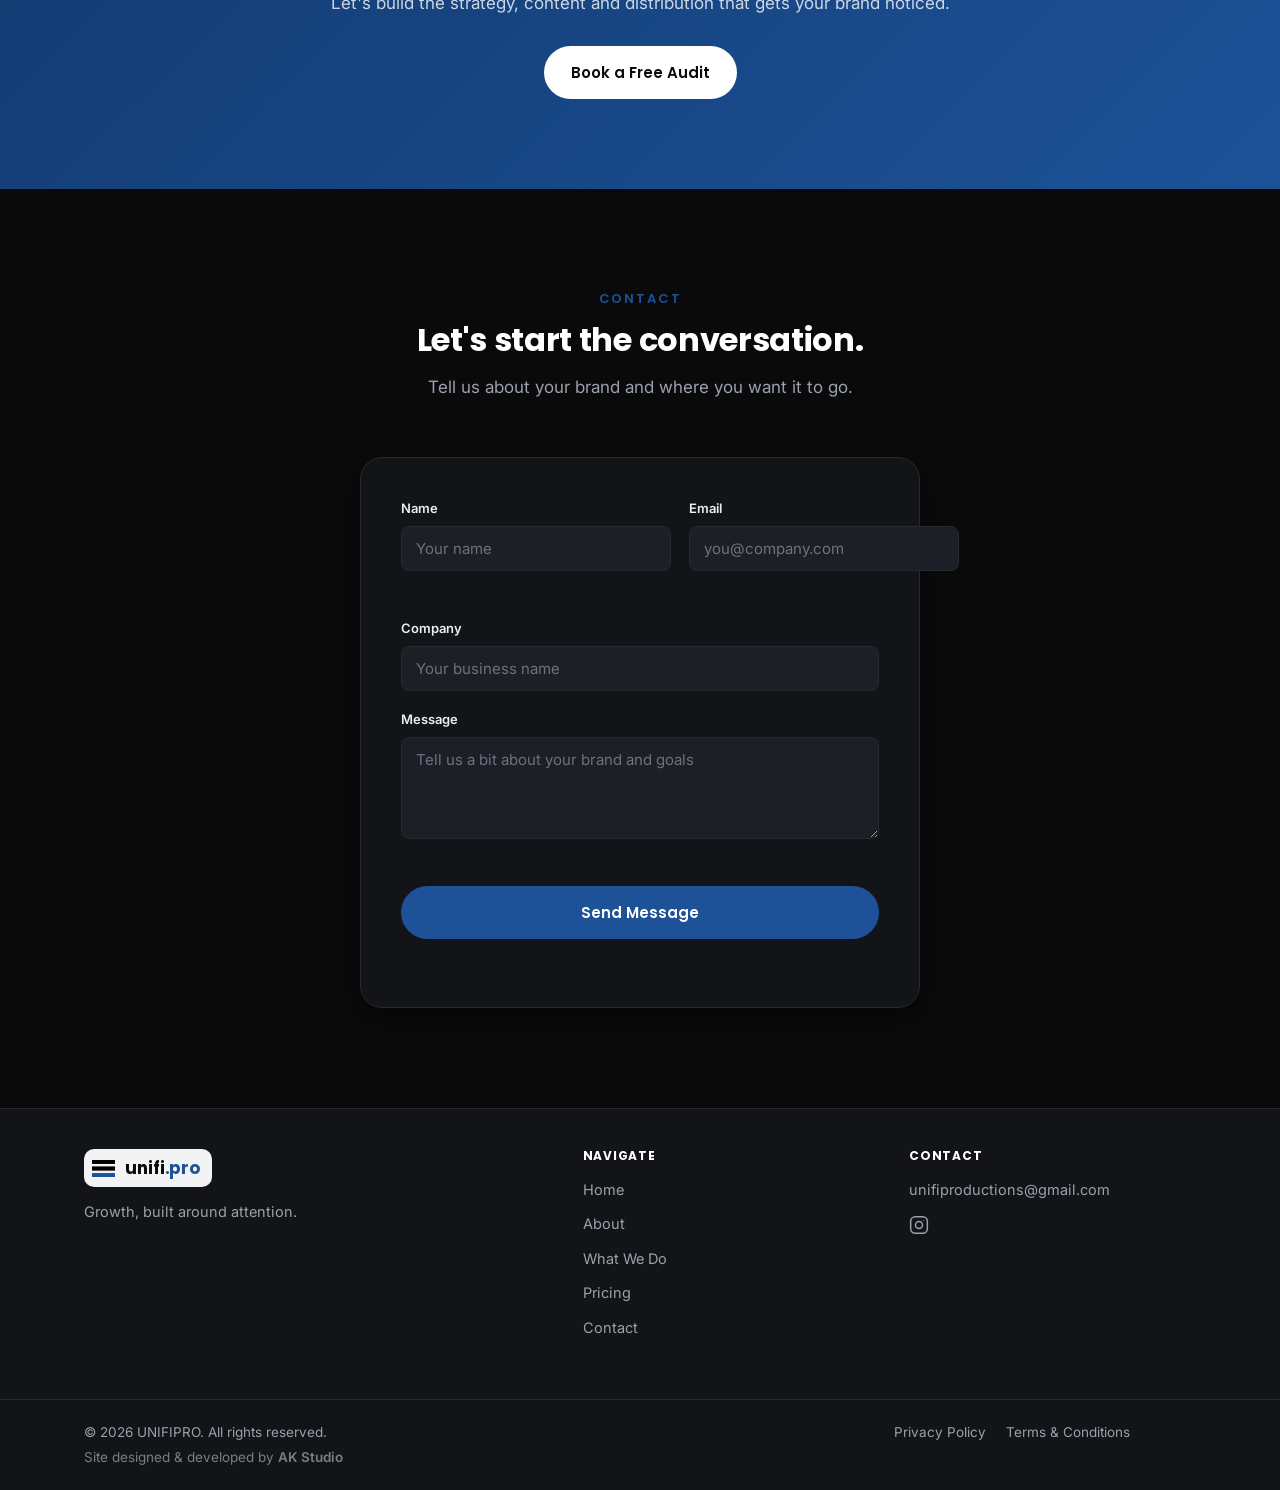
==== commit 9e0bf558: "pricing" ====
--- a/index.html
+++ b/index.html
@@ -143,17 +143,17 @@
           <div class="price-card">
             <h3 class="price-card-name">Impact</h3>
             <div class="price-card-amount">
-              <span class="amount">₹55,000</span>
+              <span class="amount">₹72,000</span>
               <span class="period">/ month</span>
             </div>
 
             <ul class="price-card-features">
               <li>
-                <span class="feature-title">10 Reels / month</span>
+                <span class="feature-title">8 Videos / month</span>
                 <span class="feature-desc">Concepts, scripting, shooting, editing and post-production.</span>
               </li>
               <li>
-                <span class="feature-title">6 Creative Posts / month</span>
+                <span class="feature-title">4 Creatives / month</span>
                 <span class="feature-desc">Design and copy built around the brand.</span>
               </li>
               <li>
@@ -174,20 +174,20 @@
           </div>
 
           <div class="price-card">
-            <h3 class="price-card-name">Scale</h3>
+            <h3 class="price-card-name">Growth</h3>
             <div class="price-card-amount">
-              <span class="amount">₹1,25,000</span>
+              <span class="amount">₹1,45,000</span>
               <span class="period">/ month</span>
             </div>
             <p class="price-card-desc">For businesses ready to make content a serious growth engine.</p>
 
             <ul class="price-card-features">
               <li>
-                <span class="feature-title">20 Reels / month</span>
+                <span class="feature-title">16 Videos / month</span>
                 <span class="feature-desc">High-volume, strategically planned video content.</span>
               </li>
               <li>
-                <span class="feature-title">6 Creative Posts / month</span>
+                <span class="feature-title">8 Creatives / month</span>
                 <span class="feature-desc">Design and copy built around the brand.</span>
               </li>
               <li>
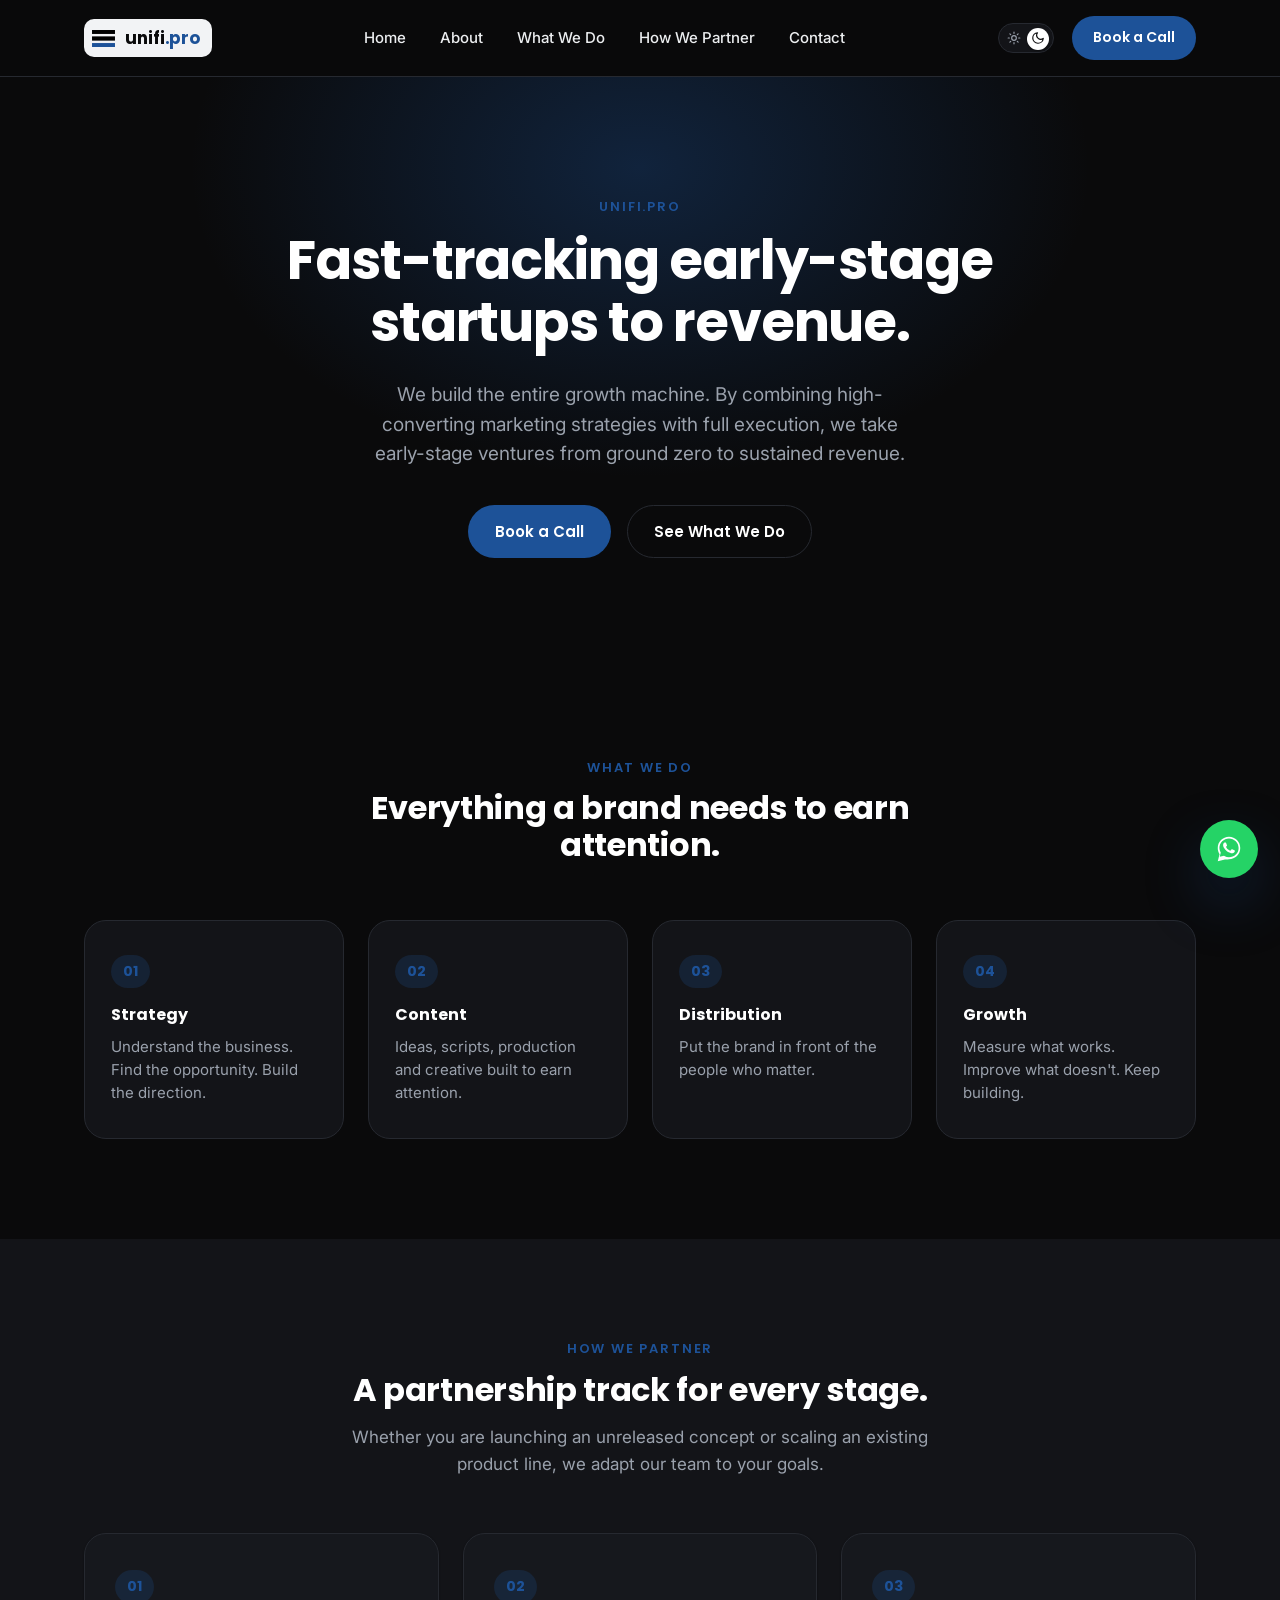
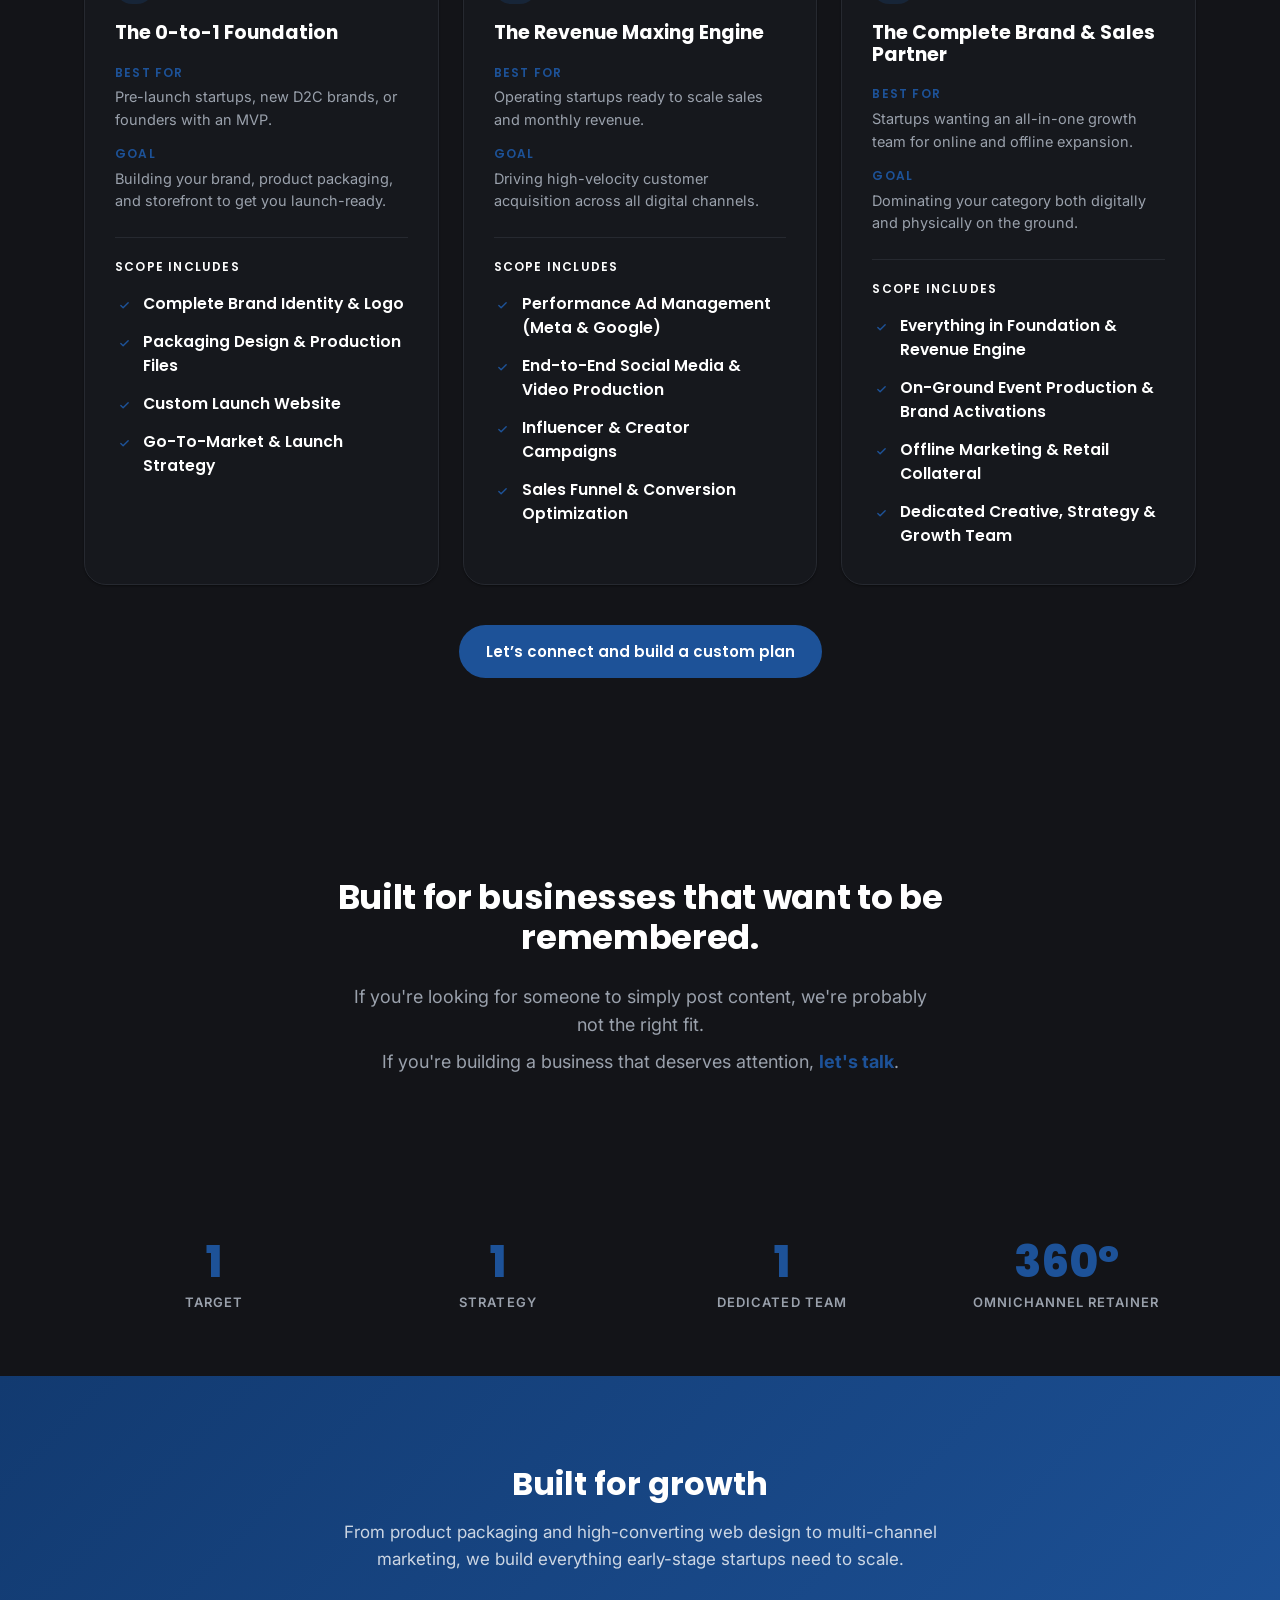
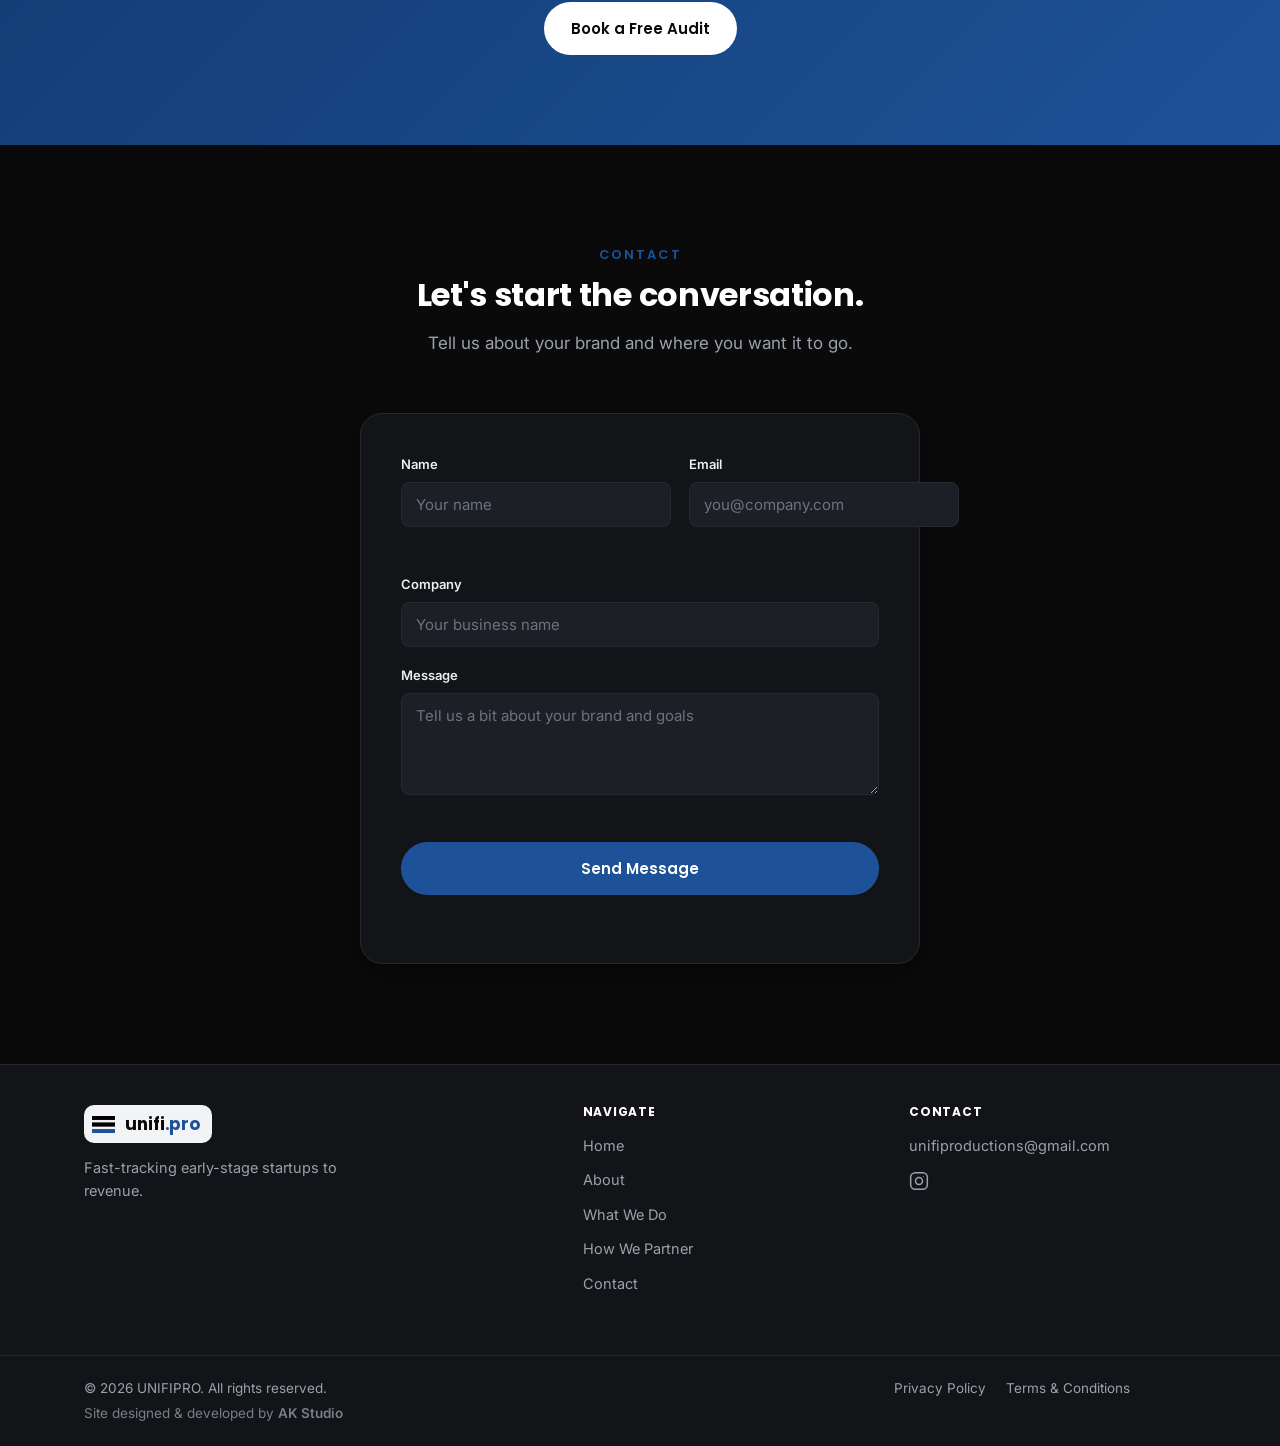
==== commit 908e9e00: "revamp" ====
--- a/index.html
+++ b/index.html
@@ -3,24 +3,24 @@
 <head>
 <meta charset="UTF-8">
 <meta name="viewport" content="width=device-width, initial-scale=1.0">
-<title>UNIFI — Growth, built around attention.</title>
-<meta name="description" content="UNIFI combines strategy, content, creative and digital marketing to help ambitious businesses become more visible.">
+<title>UNIFI — Fast-tracking early-stage startups to revenue.</title>
+<meta name="description" content="We build the entire growth machine. By combining high-converting marketing strategies with full execution, we take early-stage ventures from ground zero to sustained revenue.">
 <meta name="robots" content="index, follow">
 <link rel="canonical" href="https://unifipro.in/">
 <meta name="theme-color" content="#0a0a0b">
 
 <meta property="og:type" content="website">
 <meta property="og:site_name" content="UNIFIPRO">
-<meta property="og:title" content="UNIFI — Growth, built around attention.">
-<meta property="og:description" content="UNIFI combines strategy, content, creative and digital marketing to help ambitious businesses become more visible.">
+<meta property="og:title" content="UNIFI — Fast-tracking early-stage startups to revenue.">
+<meta property="og:description" content="We build the entire growth machine. By combining high-converting marketing strategies with full execution, we take early-stage ventures from ground zero to sustained revenue.">
 <meta property="og:url" content="https://unifipro.in/">
 <meta property="og:image" content="https://unifipro.in/assets/og-image.png">
 <meta property="og:image:width" content="1200">
 <meta property="og:image:height" content="630">
 
 <meta name="twitter:card" content="summary_large_image">
-<meta name="twitter:title" content="UNIFI — Growth, built around attention.">
-<meta name="twitter:description" content="UNIFI combines strategy, content, creative and digital marketing to help ambitious businesses become more visible.">
+<meta name="twitter:title" content="UNIFI — Fast-tracking early-stage startups to revenue.">
+<meta name="twitter:description" content="We build the entire growth machine. By combining high-converting marketing strategies with full execution, we take early-stage ventures from ground zero to sustained revenue.">
 <meta name="twitter:image" content="https://unifipro.in/assets/og-image.png">
 
 <link rel="icon" type="image/svg+xml" href="assets/favicon.svg">
@@ -36,7 +36,7 @@
   "name": "UNIFIPRO",
   "url": "https://unifipro.in/",
   "logo": "https://unifipro.in/assets/logo-header.png",
-  "description": "UNIFI combines strategy, content, creative and digital marketing to help ambitious businesses become more visible.",
+  "description": "We build the entire growth machine. By combining high-converting marketing strategies with full execution, we take early-stage ventures from ground zero to sustained revenue.",
   "email": "unifiproductions@gmail.com",
   "sameAs": ["https://www.instagram.com/unifi.pro"]
 }
@@ -55,7 +55,7 @@
       <a href="#top">Home</a>
       <a href="about.html">About</a>
       <a href="#what-we-do">What We Do</a>
-      <a href="#pricing">Pricing</a>
+      <a href="#partner">How We Partner</a>
       <a href="#contact">Contact</a>
     </nav>
 
@@ -84,10 +84,11 @@
     <div class="hero-glow" aria-hidden="true"></div>
     <div class="container hero-inner">
       <p class="eyebrow reveal">UNIFI.PRO</p>
-      <h1 class="hero-title reveal">Growth, built<br>around attention.</h1>
+      <h1 class="hero-title reveal">Fast-tracking early-stage<br>startups to revenue.</h1>
       <p class="hero-subtitle reveal">
-        UNIFI combines strategy, content, creative and digital marketing to
-        help ambitious businesses become more visible.
+        We build the entire growth machine. By combining high-converting marketing
+        strategies with full execution, we take early-stage ventures from ground zero
+        to sustained revenue.
       </p>
       <div class="hero-ctas reveal">
         <a href="#contact" class="btn btn-primary">Book a Call</a>
@@ -129,90 +130,112 @@
     </div>
   </section>
 
-  <!-- PRICING -->
-  <section class="section section-alt" id="pricing">
+  <!-- HOW WE PARTNER -->
+  <section class="section section-alt" id="partner">
     <div class="container">
       <div class="section-head reveal">
-        <p class="eyebrow">Pricing</p>
-        <h2>Simple, transparent packages.</h2>
-        <p class="section-sub">Built for brands that want consistent, high-quality content every month.</p>
+        <p class="eyebrow">How We Partner</p>
+        <h2>A partnership track for every stage.</h2>
+        <p class="section-sub">Whether you are launching an unreleased concept or scaling an existing product line, we adapt our team to your goals.</p>
       </div>
 
       <div class="pricing-wrap reveal">
         <div class="pricing-grid">
           <div class="price-card">
-            <h3 class="price-card-name">Impact</h3>
-            <div class="price-card-amount">
-              <span class="amount">₹72,000</span>
-              <span class="period">/ month</span>
-            </div>
-
+            <span class="feature-number">01</span>
+            <h3 class="price-card-name">The 0-to-1 Foundation</h3>
+            <dl class="partner-meta">
+              <div>
+                <dt>Best for</dt>
+                <dd>Pre-launch startups, new D2C brands, or founders with an MVP.</dd>
+              </div>
+              <div>
+                <dt>Goal</dt>
+                <dd>Building your brand, product packaging, and storefront to get you launch-ready.</dd>
+              </div>
+            </dl>
+
+            <p class="partner-scope-label">Scope includes</p>
             <ul class="price-card-features">
               <li>
-                <span class="feature-title">8 Videos / month</span>
-                <span class="feature-desc">Concepts, scripting, shooting, editing and post-production.</span>
-              </li>
-              <li>
-                <span class="feature-title">4 Creatives / month</span>
-                <span class="feature-desc">Design and copy built around the brand.</span>
-              </li>
-              <li>
-                <span class="feature-title">Paid Campaigns</span>
-                <span class="feature-desc">Setup and management across Meta and Google.</span>
-              </li>
-              <li>
-                <span class="feature-title">Content Optimization</span>
-                <span class="feature-desc">Continuous testing to understand what performs and why.</span>
-              </li>
-              <li>
-                <span class="feature-title">Trend &amp; Market Research</span>
-                <span class="feature-desc">Relevant trends, formats and opportunities for the brand.</span>
+                <span class="feature-title">Complete Brand Identity &amp; Logo</span>
+              </li>
+              <li>
+                <span class="feature-title">Packaging Design &amp; Production Files</span>
+              </li>
+              <li>
+                <span class="feature-title">Custom Launch Website</span>
+              </li>
+              <li>
+                <span class="feature-title">Go-To-Market &amp; Launch Strategy</span>
               </li>
             </ul>
-
-            <a href="#contact" class="btn btn-primary btn-block">Get Started</a>
           </div>
 
           <div class="price-card">
-            <h3 class="price-card-name">Growth</h3>
-            <div class="price-card-amount">
-              <span class="amount">₹1,45,000</span>
-              <span class="period">/ month</span>
-            </div>
-            <p class="price-card-desc">For businesses ready to make content a serious growth engine.</p>
-
+            <span class="feature-number">02</span>
+            <h3 class="price-card-name">The Revenue Maxing Engine</h3>
+            <dl class="partner-meta">
+              <div>
+                <dt>Best for</dt>
+                <dd>Operating startups ready to scale sales and monthly revenue.</dd>
+              </div>
+              <div>
+                <dt>Goal</dt>
+                <dd>Driving high-velocity customer acquisition across all digital channels.</dd>
+              </div>
+            </dl>
+
+            <p class="partner-scope-label">Scope includes</p>
             <ul class="price-card-features">
               <li>
-                <span class="feature-title">16 Videos / month</span>
-                <span class="feature-desc">High-volume, strategically planned video content.</span>
-              </li>
-              <li>
-                <span class="feature-title">8 Creatives / month</span>
-                <span class="feature-desc">Design and copy built around the brand.</span>
-              </li>
-              <li>
-                <span class="feature-title">Full Content Production</span>
-                <span class="feature-desc">Concepts, scripts, shoots, editing and post-production.</span>
-              </li>
-              <li>
-                <span class="feature-title">Creative Direction</span>
-                <span class="feature-desc">A consistent visual and communication system for the brand.</span>
-              </li>
-              <li>
-                <span class="feature-title">Performance Optimization</span>
-                <span class="feature-desc">Continuous testing and improvement based on what the audience responds to.</span>
-              </li>
-              <li>
-                <span class="feature-title">Dedicated Team Support</span>
-                <span class="feature-desc">A team working continuously around your brand's growth.</span>
+                <span class="feature-title">Performance Ad Management (Meta &amp; Google)</span>
+              </li>
+              <li>
+                <span class="feature-title">End-to-End Social Media &amp; Video Production</span>
+              </li>
+              <li>
+                <span class="feature-title">Influencer &amp; Creator Campaigns</span>
+              </li>
+              <li>
+                <span class="feature-title">Sales Funnel &amp; Conversion Optimization</span>
               </li>
             </ul>
-
-            <a href="#contact" class="btn btn-primary btn-block">Get Started</a>
-          </div>
-        </div>
-
-        <p class="pricing-note">Need a different scope? <a href="#contact">Let's talk about a custom plan.</a></p>
+          </div>
+
+          <div class="price-card">
+            <span class="feature-number">03</span>
+            <h3 class="price-card-name">The Complete Brand &amp; Sales Partner</h3>
+            <dl class="partner-meta">
+              <div>
+                <dt>Best for</dt>
+                <dd>Startups wanting an all-in-one growth team for online and offline expansion.</dd>
+              </div>
+              <div>
+                <dt>Goal</dt>
+                <dd>Dominating your category both digitally and physically on the ground.</dd>
+              </div>
+            </dl>
+
+            <p class="partner-scope-label">Scope includes</p>
+            <ul class="price-card-features">
+              <li>
+                <span class="feature-title">Everything in Foundation &amp; Revenue Engine</span>
+              </li>
+              <li>
+                <span class="feature-title">On-Ground Event Production &amp; Brand Activations</span>
+              </li>
+              <li>
+                <span class="feature-title">Offline Marketing &amp; Retail Collateral</span>
+              </li>
+              <li>
+                <span class="feature-title">Dedicated Creative, Strategy &amp; Growth Team</span>
+              </li>
+            </ul>
+          </div>
+        </div>
+
+        <a href="#contact" class="btn btn-primary partner-cta">Let’s connect and build a custom plan</a>
       </div>
     </div>
   </section>
@@ -244,7 +267,7 @@
         </div>
         <div class="stat-item">
           <span class="stat-value">360°</span>
-          <span class="stat-label">Marketing Support</span>
+          <span class="stat-label">Omnichannel Retainer</span>
         </div>
       </div>
     </div>
@@ -253,8 +276,8 @@
   <!-- CTA BANNER -->
   <section class="cta-banner">
     <div class="container cta-banner-inner reveal">
-      <h2>Ready to become more visible?</h2>
-      <p>Let's build the strategy, content and distribution that gets your brand noticed.</p>
+      <h2>Built for growth</h2>
+      <p>From product packaging and high-converting web design to multi-channel marketing, we build everything early-stage startups need to scale.</p>
       <a href="#contact" class="btn btn-white">Book a Free Audit</a>
     </div>
   </section>
@@ -308,7 +331,7 @@
         <img src="assets/logo-header.png" alt="" class="logo-mark" width="30" height="22">
         <span class="logo-text">unifi<span class="dot">.pro</span></span>
       </a>
-      <p>Growth, built around attention.</p>
+      <p>Fast-tracking early-stage startups to revenue.</p>
     </div>
 
     <div class="footer-col">
@@ -316,7 +339,7 @@
       <a href="#top">Home</a>
       <a href="about.html">About</a>
       <a href="#what-we-do">What We Do</a>
-      <a href="#pricing">Pricing</a>
+      <a href="#partner">How We Partner</a>
       <a href="#contact">Contact</a>
     </div>
 
--- a/styles-dark.css
+++ b/styles-dark.css
@@ -365,7 +365,7 @@
 }
 
 /* ==========================================================================
-   Pricing
+   How We Partner
    ========================================================================== */
 
 .pricing-wrap {
@@ -376,7 +376,7 @@
 
 .pricing-grid {
   display: grid;
-  grid-template-columns: repeat(2, minmax(0, 440px));
+  grid-template-columns: repeat(3, minmax(0, 380px));
   gap: 24px;
   justify-content: center;
   width: 100%;
@@ -388,7 +388,7 @@
   background: #16181d;
   border: 1.5px solid var(--color-border);
   border-radius: var(--radius-lg);
-  padding: 40px 36px;
+  padding: 36px 30px;
   position: relative;
   box-shadow: var(--shadow-sm);
   display: flex;
@@ -401,46 +401,56 @@
   box-shadow: var(--shadow-lg);
 }
 
-.price-card > .btn {
-  margin-top: auto;
-}
-
-.price-card-desc {
-  font-size: 14.5px;
-  color: var(--color-muted);
-  margin: -2px 0 20px;
+.price-card .feature-number {
+  align-self: flex-start;
+  margin-bottom: 18px;
 }
 
 .price-card-name {
   font-size: 19px;
+  margin-bottom: 20px;
+}
+
+.partner-meta {
+  margin: 0 0 24px;
+  display: flex;
+  flex-direction: column;
+  gap: 14px;
+}
+.partner-meta dt {
+  font-family: var(--font-display);
+  font-size: 12px;
+  font-weight: 600;
+  letter-spacing: 0.1em;
+  text-transform: uppercase;
+  color: var(--color-blue);
   margin-bottom: 4px;
 }
-
-.price-card-amount {
-  display: flex;
-  align-items: baseline;
-  gap: 8px;
-  margin-bottom: 30px;
-}
-.price-card-amount .amount {
+.partner-meta dd {
+  margin: 0;
+  font-size: 14.5px;
+  color: var(--color-muted);
+}
+
+.partner-scope-label {
   font-family: var(--font-display);
-  font-size: 30px;
-  font-weight: 800;
+  font-size: 12px;
+  font-weight: 600;
+  letter-spacing: 0.1em;
+  text-transform: uppercase;
   color: var(--color-black);
-}
-.price-card-amount .period {
-  font-family: var(--font-display);
-  font-size: 13px;
-  color: var(--color-muted);
+  padding-top: 20px;
+  border-top: 1px solid var(--color-border);
+  margin: 0 0 16px;
 }
 
 .price-card-features {
   list-style: none;
-  margin: 0 0 32px;
+  margin: 0;
   padding: 0;
   display: flex;
   flex-direction: column;
-  gap: 18px;
+  gap: 14px;
 }
 .price-card-features li {
   display: flex;
@@ -472,15 +482,8 @@
   color: var(--color-muted);
 }
 
-.pricing-note {
-  margin-top: 26px;
-  font-size: 15px;
-}
-.pricing-note a {
-  color: var(--color-blue);
-  font-weight: 600;
-  text-decoration: underline;
-  text-underline-offset: 3px;
+.partner-cta {
+  margin-top: 40px;
 }
 
 /* ==========================================================================
@@ -870,6 +873,7 @@
   .footer-inner { grid-template-columns: 1fr 1fr; }
   .footer-brand { grid-column: 1 / -1; }
   .pricing-grid { grid-template-columns: 1fr; max-width: 440px; margin: 0 auto; }
+  .partner-cta { white-space: normal; text-align: center; }
   .stats-grid { grid-template-columns: repeat(2, 1fr); gap: 32px 24px; }
   .team-grid { grid-template-columns: 1fr; max-width: 440px; margin: 0 auto; }
 }
